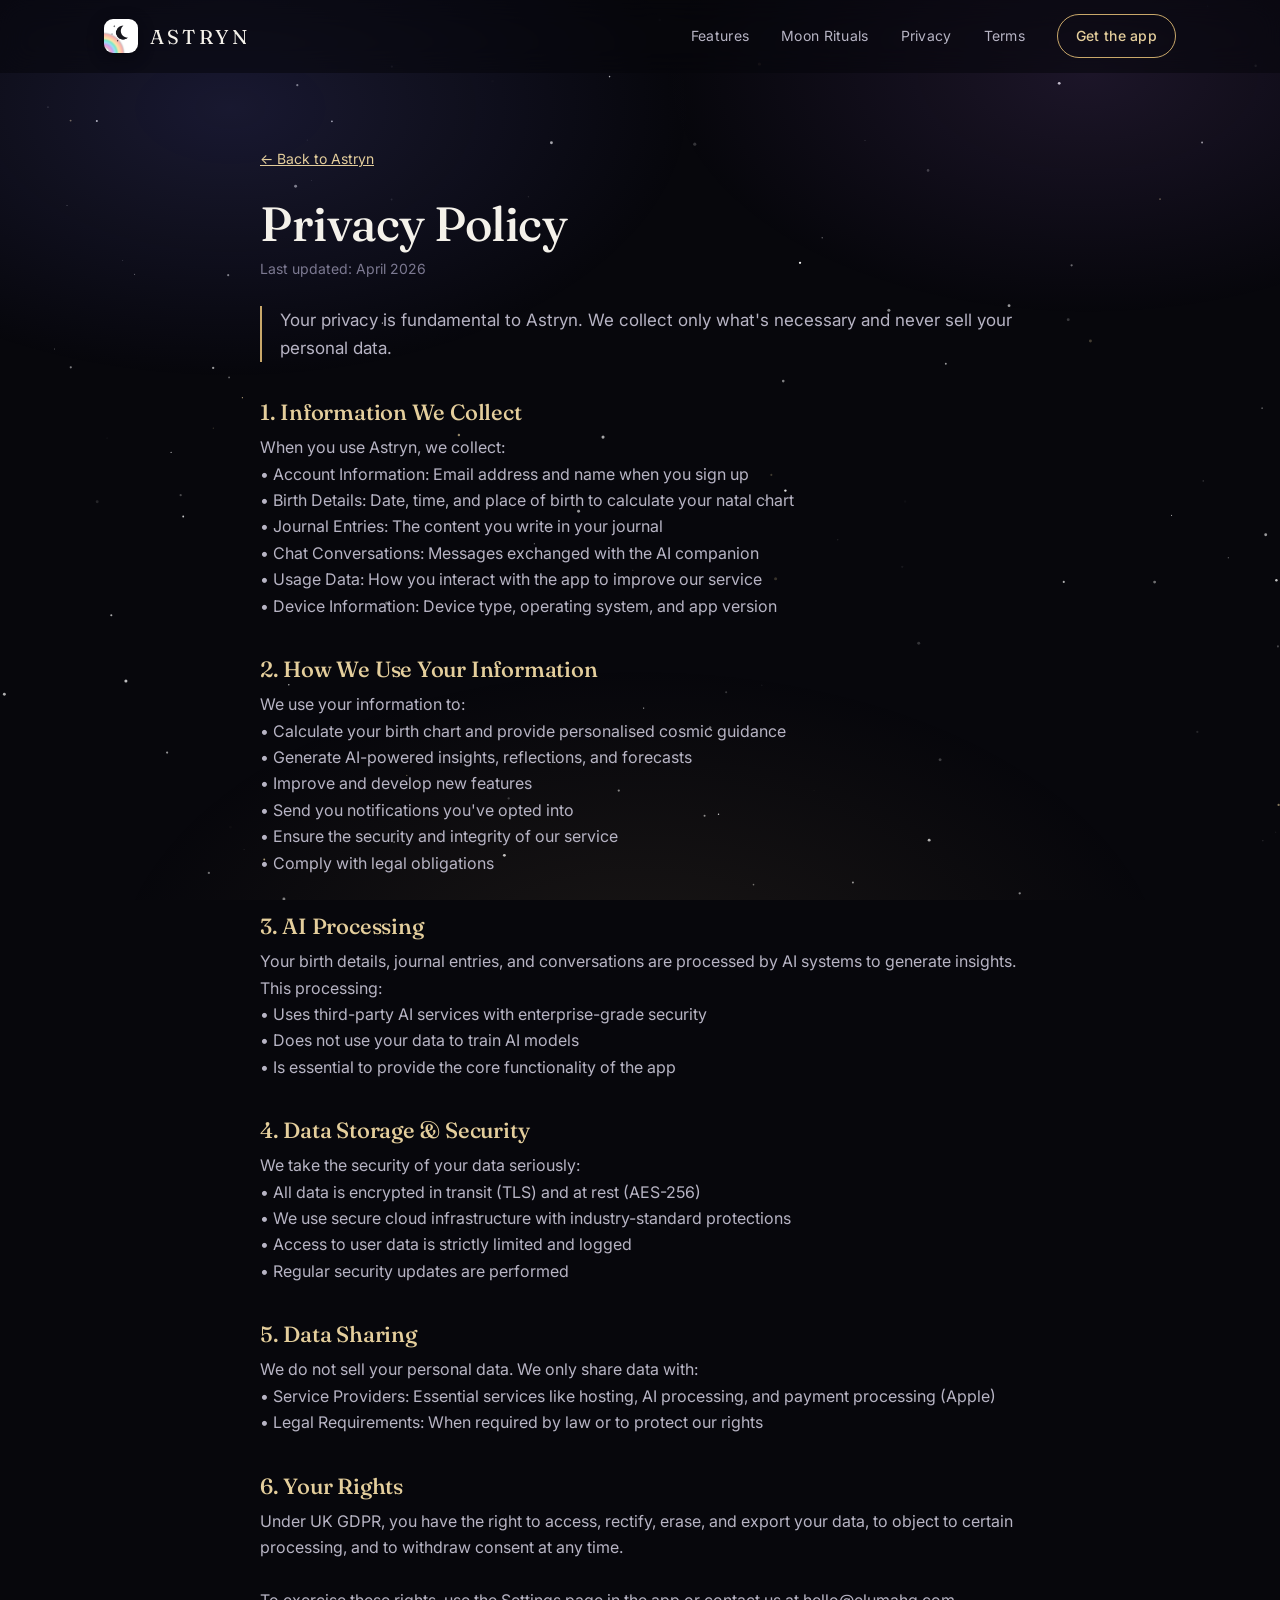
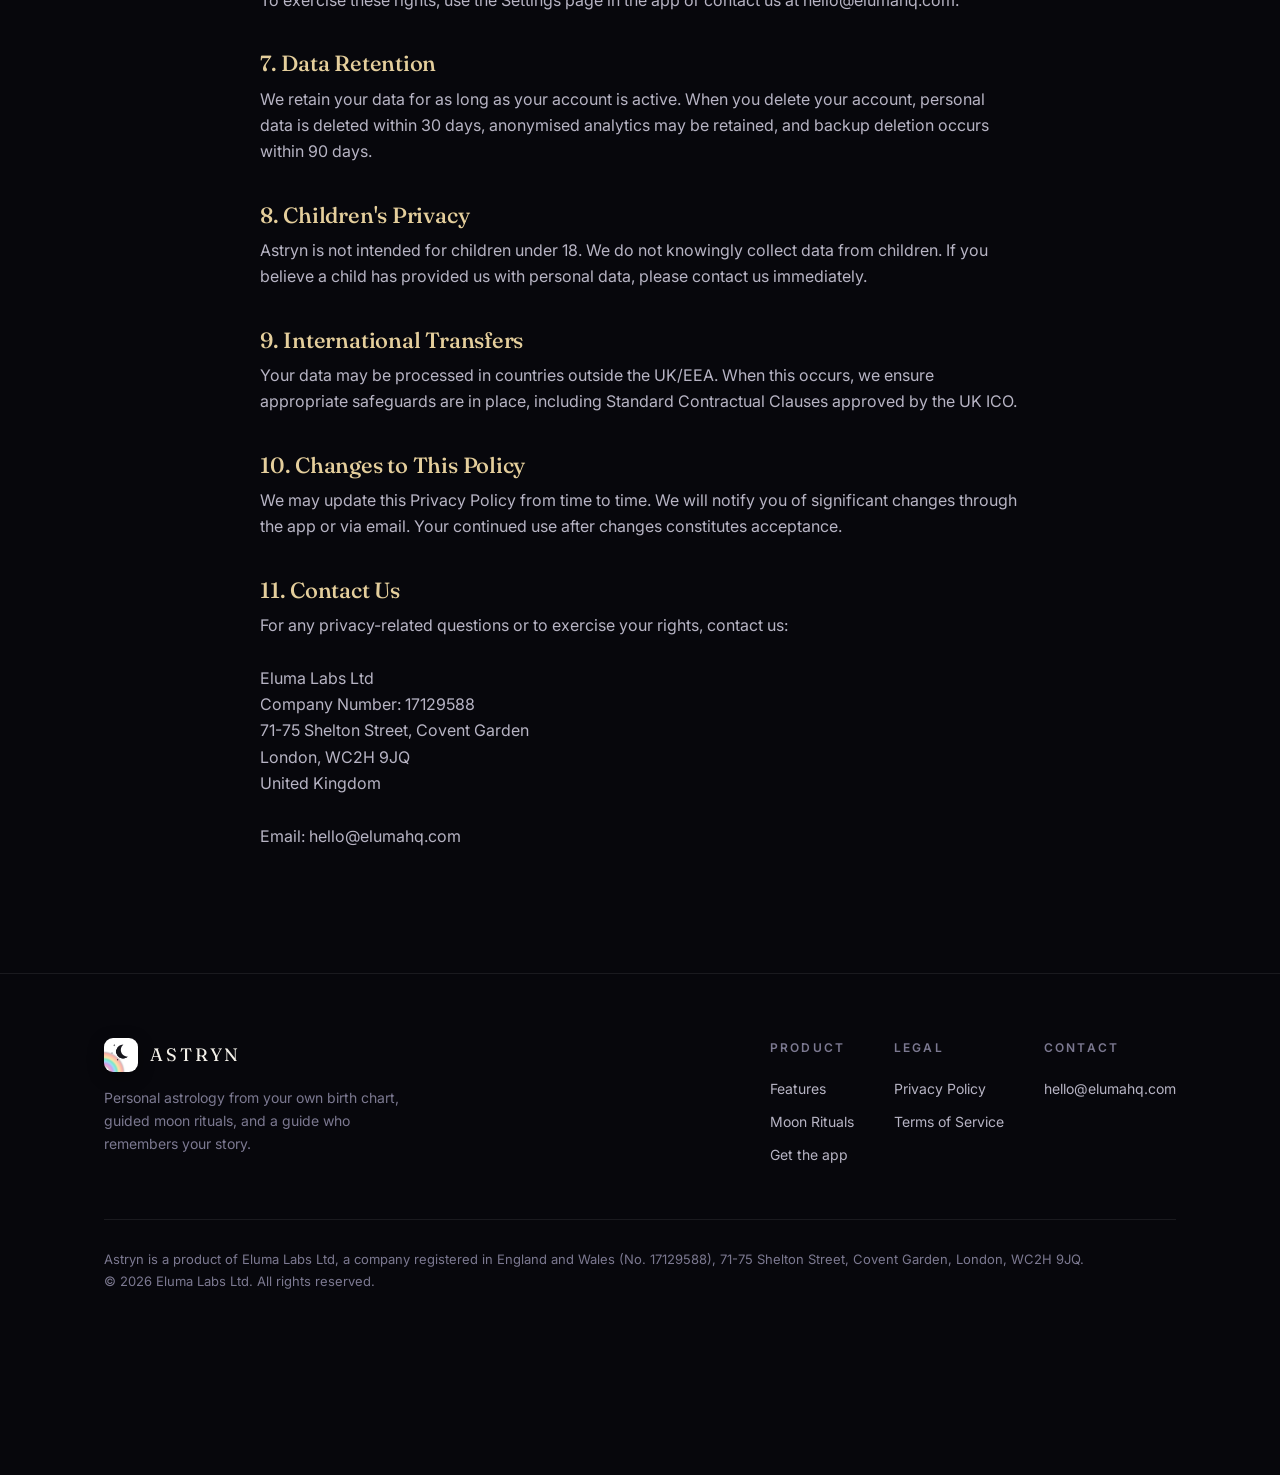
==== privacy.html @ 3a82b83c "Beautiful Astryn marketing site: dark cosmic theme, starfield, moon, legal pages Co-authored-by: fac" ====
<!doctype html>
<html lang="en">
<head>
<title>Astryn — Privacy Policy</title>
<meta name="description" content="Privacy Policy for Astryn by Eluma Labs Ltd."/>
<meta charset="utf-8"/>
<meta name="viewport" content="width=device-width, initial-scale=1"/>
<meta name="theme-color" content="#07070C"/>
<link rel="icon" href="/astryn-logo.png"/>
<link rel="preconnect" href="https://fonts.googleapis.com"/>
<link rel="preconnect" href="https://fonts.gstatic.com" crossorigin/>
<link href="https://fonts.googleapis.com/css2?family=Fraunces:ital,opsz,wght@0,9..144,400;0,9..144,500;1,9..144,400;1,9..144,500&family=Inter:wght@400;500;600&display=swap" rel="stylesheet"/>
<link rel="stylesheet" href="/style.css"/>
</head>
<body>
<canvas class="sky-canvas" aria-hidden="true"></canvas>
<div class="sky-nebula" aria-hidden="true"></div>
<header class="nav">
  <div class="wrap">
    <a class="brand" href="/index.html"><img src="/astryn-logo.png" alt="Astryn logo"/><span>ASTRYN</span></a>
    <button class="nav-toggle" aria-label="Menu">&#9776;</button>
    <nav class="nav-links">
      <a href="/index.html#features">Features</a>
      <a href="/index.html#moon">Moon Rituals</a>
      <a href="/privacy.html">Privacy</a>
      <a href="/terms.html">Terms</a>
      <a class="nav-cta" href="#get">Get the app</a>
    </nav>
  </div>
</header>
<main class="legal"><div class="wrap"><div class="doc">
<a class="back-link" href="/index.html">&#8592; Back to Astryn</a>
<h1>Privacy Policy</h1>
<div class="updated">Last updated: April 2026</div>
<div class="commitment">Your privacy is fundamental to Astryn. We collect only what&#x27;s necessary and never sell your personal data.</div>
<h2>1. Information We Collect</h2>
<p>When you use Astryn, we collect:
• Account Information: Email address and name when you sign up
• Birth Details: Date, time, and place of birth to calculate your natal chart
• Journal Entries: The content you write in your journal
• Chat Conversations: Messages exchanged with the AI companion
• Usage Data: How you interact with the app to improve our service
• Device Information: Device type, operating system, and app version</p>
<h2>2. How We Use Your Information</h2>
<p>We use your information to:
• Calculate your birth chart and provide personalised cosmic guidance
• Generate AI-powered insights, reflections, and forecasts
• Improve and develop new features
• Send you notifications you&#x27;ve opted into
• Ensure the security and integrity of our service
• Comply with legal obligations</p>
<h2>3. AI Processing</h2>
<p>Your birth details, journal entries, and conversations are processed by AI systems to generate insights. This processing:
• Uses third-party AI services with enterprise-grade security
• Does not use your data to train AI models
• Is essential to provide the core functionality of the app</p>
<h2>4. Data Storage &amp; Security</h2>
<p>We take the security of your data seriously:
• All data is encrypted in transit (TLS) and at rest (AES-256)
• We use secure cloud infrastructure with industry-standard protections
• Access to user data is strictly limited and logged
• Regular security updates are performed</p>
<h2>5. Data Sharing</h2>
<p>We do not sell your personal data. We only share data with:
• Service Providers: Essential services like hosting, AI processing, and payment processing (Apple)
• Legal Requirements: When required by law or to protect our rights</p>
<h2>6. Your Rights</h2>
<p>Under UK GDPR, you have the right to access, rectify, erase, and export your data, to object to certain processing, and to withdraw consent at any time.

To exercise these rights, use the Settings page in the app or contact us at hello@elumahq.com.</p>
<h2>7. Data Retention</h2>
<p>We retain your data for as long as your account is active. When you delete your account, personal data is deleted within 30 days, anonymised analytics may be retained, and backup deletion occurs within 90 days.</p>
<h2>8. Children&#x27;s Privacy</h2>
<p>Astryn is not intended for children under 18. We do not knowingly collect data from children. If you believe a child has provided us with personal data, please contact us immediately.</p>
<h2>9. International Transfers</h2>
<p>Your data may be processed in countries outside the UK/EEA. When this occurs, we ensure appropriate safeguards are in place, including Standard Contractual Clauses approved by the UK ICO.</p>
<h2>10. Changes to This Policy</h2>
<p>We may update this Privacy Policy from time to time. We will notify you of significant changes through the app or via email. Your continued use after changes constitutes acceptance.</p>
<h2>11. Contact Us</h2>
<p>For any privacy-related questions or to exercise your rights, contact us:

Eluma Labs Ltd
Company Number: 17129588
71-75 Shelton Street, Covent Garden
London, WC2H 9JQ
United Kingdom

Email: hello@elumahq.com</p>
</div></div></main>
<footer class="site">
  <div class="wrap">
    <div class="cols">
      <div>
        <a class="brand" href="/index.html"><img src="/astryn-logo.png" alt="Astryn logo"/><span>ASTRYN</span></a>
        <p class="tagline">Personal astrology from your own birth chart, guided moon rituals, and a guide who remembers your story.</p>
      </div>
      <div class="links">
        <div>
          <h4>Product</h4>
          <a href="/index.html#features">Features</a>
          <a href="/index.html#moon">Moon Rituals</a>
          <a href="/index.html#get">Get the app</a>
        </div>
        <div>
          <h4>Legal</h4>
          <a href="/privacy.html">Privacy Policy</a>
          <a href="/terms.html">Terms of Service</a>
        </div>
        <div>
          <h4>Contact</h4>
          <a href="mailto:hello@elumahq.com">hello@elumahq.com</a>
        </div>
      </div>
    </div>
    <div class="legal">
      Astryn is a product of Eluma Labs Ltd, a company registered in England and Wales (No. 17129588),
      71-75 Shelton Street, Covent Garden, London, WC2H 9JQ.<br/>
      &copy; 2026 Eluma Labs Ltd. All rights reserved.
    </div>
  </div>
</footer>
<script src="/app.js" defer></script>
</body>
</html>
---- style.css ----
/* ===========================================================
   Astryn — marketing + legal site
   Dark cosmic premium theme. Pure static, no build step.
   =========================================================== */

:root {
  --bg: #07070C;
  --bg-2: #0C0C16;
  --panel: rgba(255, 255, 255, 0.035);
  --panel-border: rgba(255, 255, 255, 0.08);
  --ink: #F4F1EA;
  --ink-soft: #B7B4C4;
  --ink-faint: #7C7991;
  --gold: #C9A86A;
  --gold-soft: #E4CE9C;
  --indigo: #6C6BD8;
  --violet: #9C6BD8;
  --max: 1120px;
  --radius: 20px;
  --ease: cubic-bezier(0.22, 1, 0.36, 1);
}

* { box-sizing: border-box; }
html { scroll-behavior: smooth; -webkit-text-size-adjust: 100%; }

body {
  margin: 0;
  background: var(--bg);
  color: var(--ink);
  font-family: "Inter", -apple-system, BlinkMacSystemFont, "Segoe UI", Roboto, Helvetica, Arial, sans-serif;
  line-height: 1.65;
  -webkit-font-smoothing: antialiased;
  overflow-x: hidden;
}

h1, h2, h3, .serif {
  font-family: "Fraunces", "Cormorant Garamond", Georgia, "Times New Roman", serif;
  font-weight: 500;
  letter-spacing: -0.01em;
  line-height: 1.1;
}

a { color: inherit; text-decoration: none; }
img { max-width: 100%; display: block; }

.wrap { width: 100%; max-width: var(--max); margin: 0 auto; padding: 0 24px; }

/* Cosmic background layers ----------------------------------- */
.sky-canvas {
  position: fixed;
  inset: 0;
  z-index: -2;
  width: 100%;
  height: 100%;
}
.sky-nebula {
  position: fixed;
  inset: 0;
  z-index: -1;
  pointer-events: none;
  background:
    radial-gradient(60% 50% at 18% 12%, rgba(108, 107, 216, 0.18), transparent 60%),
    radial-gradient(55% 45% at 85% 8%, rgba(156, 107, 216, 0.14), transparent 60%),
    radial-gradient(70% 60% at 50% 110%, rgba(201, 168, 106, 0.10), transparent 60%);
}

/* Nav -------------------------------------------------------- */
.nav {
  position: sticky;
  top: 0;
  z-index: 50;
  backdrop-filter: blur(14px);
  -webkit-backdrop-filter: blur(14px);
  background: rgba(7, 7, 12, 0.55);
  border-bottom: 1px solid transparent;
  transition: border-color 0.4s var(--ease), background 0.4s var(--ease);
}
.nav.scrolled { border-bottom-color: var(--panel-border); background: rgba(7, 7, 12, 0.8); }
.nav .wrap { display: flex; align-items: center; justify-content: space-between; height: 72px; }
.brand { display: flex; align-items: center; gap: 12px; }
.brand img { width: 34px; height: 34px; border-radius: 9px; box-shadow: 0 4px 16px rgba(0,0,0,0.4); }
.brand span { font-family: "Fraunces", serif; font-size: 20px; letter-spacing: 0.16em; }
.nav-links { display: flex; align-items: center; gap: 32px; }
.nav-links a { color: var(--ink-soft); font-size: 14px; letter-spacing: 0.02em; transition: color 0.25s; }
.nav-links a:hover { color: var(--ink); }
.nav-cta {
  padding: 9px 18px;
  border-radius: 999px;
  border: 1px solid var(--gold);
  color: var(--gold-soft) !important;
  font-weight: 500;
}
.nav-cta:hover { background: var(--gold); color: #1a1409 !important; }
.nav-toggle { display: none; background: none; border: 0; color: var(--ink); font-size: 24px; cursor: pointer; }

/* Buttons ---------------------------------------------------- */
.btn {
  display: inline-flex;
  align-items: center;
  gap: 10px;
  padding: 15px 26px;
  border-radius: 999px;
  font-weight: 500;
  font-size: 15px;
  letter-spacing: 0.01em;
  transition: transform 0.25s var(--ease), box-shadow 0.25s var(--ease), background 0.25s;
  cursor: pointer;
}
.btn-primary {
  background: linear-gradient(135deg, var(--gold-soft), var(--gold));
  color: #1a1409;
  box-shadow: 0 10px 34px rgba(201, 168, 106, 0.28);
}
.btn-primary:hover { transform: translateY(-2px); box-shadow: 0 16px 44px rgba(201, 168, 106, 0.4); }
.btn-ghost { border: 1px solid var(--panel-border); color: var(--ink); }
.btn-ghost:hover { border-color: var(--ink-soft); transform: translateY(-2px); }

/* Hero ------------------------------------------------------- */
.hero { position: relative; text-align: center; padding: 120px 0 110px; }
.hero-badge {
  width: 112px; height: 112px; margin: 0 auto 34px; border-radius: 28px;
  box-shadow: 0 20px 60px rgba(0,0,0,0.55), 0 0 0 1px rgba(255,255,255,0.06);
  animation: float 7s ease-in-out infinite;
}
@keyframes float { 0%,100% { transform: translateY(0); } 50% { transform: translateY(-10px); } }
.eyebrow {
  display: inline-block; font-size: 12px; letter-spacing: 0.32em; text-transform: uppercase;
  color: var(--gold); margin-bottom: 22px; font-weight: 600;
}
.hero h1 { font-size: clamp(40px, 7vw, 76px); margin: 0 0 22px; }
.hero h1 em { font-style: italic; color: var(--gold-soft); }
.hero p.lead {
  max-width: 620px; margin: 0 auto 38px; font-size: clamp(17px, 2.4vw, 20px);
  color: var(--ink-soft);
}
.hero-cta { display: flex; gap: 14px; justify-content: center; flex-wrap: wrap; }
.hero-note { margin-top: 22px; font-size: 13px; color: var(--ink-faint); }

/* Section scaffolding --------------------------------------- */
section.block { padding: 96px 0; position: relative; }
.section-head { text-align: center; max-width: 680px; margin: 0 auto 60px; }
.section-head .eyebrow { margin-bottom: 16px; }
.section-head h2 { font-size: clamp(30px, 4.6vw, 46px); margin: 0 0 16px; }
.section-head p { color: var(--ink-soft); font-size: 17px; margin: 0; }

/* Pillars ---------------------------------------------------- */
.pillars { display: grid; grid-template-columns: repeat(3, 1fr); gap: 22px; }
.pillar {
  background: var(--panel);
  border: 1px solid var(--panel-border);
  border-radius: var(--radius);
  padding: 34px 28px;
  text-align: center;
  transition: transform 0.4s var(--ease), border-color 0.4s, background 0.4s;
}
.pillar:hover { transform: translateY(-6px); border-color: rgba(201,168,106,0.4); background: rgba(255,255,255,0.05); }
.pillar .glyph {
  width: 64px; height: 64px; margin: 0 auto 20px; border-radius: 50%;
  display: grid; place-items: center; font-size: 28px;
  background: radial-gradient(circle at 30% 30%, rgba(201,168,106,0.25), rgba(108,107,216,0.12));
  border: 1px solid var(--panel-border);
}
.pillar h3 { font-size: 22px; margin: 0 0 10px; }
.pillar p { color: var(--ink-soft); font-size: 15px; margin: 0; }

/* Feature rows ---------------------------------------------- */
.feature {
  display: grid; grid-template-columns: 1fr 1fr; gap: 56px; align-items: center;
  padding: 56px 0;
}
.feature:nth-child(even) .feature-media { order: -1; }
.feature-text h3 { font-size: clamp(26px, 3.6vw, 36px); margin: 0 0 16px; }
.feature-text p { color: var(--ink-soft); font-size: 16.5px; margin: 0 0 18px; }
.feature-text ul { list-style: none; padding: 0; margin: 0; }
.feature-text li { color: var(--ink-soft); padding: 6px 0 6px 26px; position: relative; }
.feature-text li::before {
  content: "✦"; color: var(--gold); position: absolute; left: 0; font-size: 13px; top: 8px;
}
.feature-media {
  aspect-ratio: 4 / 3;
  border-radius: var(--radius);
  border: 1px solid var(--panel-border);
  background:
    radial-gradient(80% 80% at 50% 20%, rgba(108,107,216,0.18), transparent 60%),
    linear-gradient(160deg, rgba(255,255,255,0.05), rgba(255,255,255,0.01));
  display: grid; place-items: center;
  overflow: hidden;
  position: relative;
}
.feature-media .big-glyph { font-size: 88px; opacity: 0.9; filter: drop-shadow(0 8px 30px rgba(201,168,106,0.4)); }

/* Moon visual ------------------------------------------------ */
.moon-stage { display: grid; place-items: center; padding: 20px 0; }
.moon {
  position: relative; width: 240px; height: 240px; border-radius: 50%;
  background: radial-gradient(circle at 38% 35%, #efeae0, #b9b4ab 60%, #8e897f 100%);
  box-shadow: 0 0 80px rgba(228, 206, 156, 0.25), inset -18px -10px 40px rgba(0,0,0,0.35);
  overflow: hidden;
}
.moon::after {
  content: ""; position: absolute; inset: 0; border-radius: 50%;
  background: radial-gradient(circle at 70% 65%, rgba(0,0,0,0.18), transparent 40%),
              radial-gradient(circle at 30% 60%, rgba(0,0,0,0.12), transparent 35%),
              radial-gradient(circle at 55% 30%, rgba(0,0,0,0.10), transparent 30%);
}
.moon-shadow {
  position: absolute; top: 0; right: -2px; width: 62%; height: 100%;
  background: var(--bg); border-radius: 50%;
  filter: blur(0.5px);
  transform: translateX(8%);
}

/* CTA band --------------------------------------------------- */
.cta-band {
  text-align: center;
  background:
    radial-gradient(70% 120% at 50% 0%, rgba(108,107,216,0.18), transparent 60%),
    var(--bg-2);
  border-top: 1px solid var(--panel-border);
  border-bottom: 1px solid var(--panel-border);
  padding: 110px 0;
}
.cta-band h2 { font-size: clamp(32px, 5vw, 52px); margin: 0 0 18px; }
.cta-band p { color: var(--ink-soft); max-width: 520px; margin: 0 auto 34px; font-size: 18px; }

/* Footer ----------------------------------------------------- */
footer.site { padding: 64px 0 72px; border-top: 1px solid var(--panel-border); }
footer.site .cols { display: flex; justify-content: space-between; gap: 40px; flex-wrap: wrap; }
footer.site .brand span { font-size: 18px; }
footer.site .tagline { color: var(--ink-faint); font-size: 14px; max-width: 320px; margin-top: 14px; }
footer.site .links { display: flex; gap: 40px; flex-wrap: wrap; }
footer.site .links h4 { font-family: "Inter", sans-serif; font-size: 12px; letter-spacing: 0.18em; text-transform: uppercase; color: var(--ink-faint); margin: 0 0 14px; font-weight: 600; }
footer.site .links a { display: block; color: var(--ink-soft); font-size: 14px; padding: 5px 0; transition: color 0.2s; }
footer.site .links a:hover { color: var(--gold-soft); }
footer.site .legal { margin-top: 48px; padding-top: 28px; border-top: 1px solid var(--panel-border); color: var(--ink-faint); font-size: 13px; line-height: 1.7; }

/* Legal pages ------------------------------------------------ */
.legal { padding: 72px 0 110px; }
.legal .doc { max-width: 760px; margin: 0 auto; }
.legal h1 { font-size: clamp(34px, 5vw, 48px); margin: 0 0 6px; }
.legal .updated { color: var(--ink-faint); font-size: 14px; margin-bottom: 10px; }
.legal .commitment { color: var(--ink-soft); font-size: 17px; border-left: 2px solid var(--gold); padding-left: 18px; margin: 26px 0 36px; }
.legal h2 { font-size: 22px; margin: 38px 0 10px; color: var(--gold-soft); }
.legal p { color: var(--ink-soft); white-space: pre-wrap; margin: 0 0 14px; }
.legal a { color: var(--gold-soft); text-decoration: underline; }
.back-link { display: inline-flex; align-items: center; gap: 8px; color: var(--ink-faint); font-size: 14px; margin-bottom: 28px; }
.back-link:hover { color: var(--ink); }

/* Scroll reveal --------------------------------------------- */
.reveal { opacity: 0; transform: translateY(26px); transition: opacity 0.8s var(--ease), transform 0.8s var(--ease); }
.reveal.in { opacity: 1; transform: none; }

/* Responsive ------------------------------------------------- */
@media (max-width: 860px) {
  .nav-links { position: fixed; inset: 72px 0 auto 0; flex-direction: column; gap: 0; background: rgba(7,7,12,0.97); border-bottom: 1px solid var(--panel-border); padding: 12px 24px 24px; transform: translateY(-130%); transition: transform 0.4s var(--ease); }
  .nav-links.open { transform: none; }
  .nav-links a { padding: 14px 0; width: 100%; border-bottom: 1px solid var(--panel-border); }
  .nav-cta { text-align: center; margin-top: 10px; }
  .nav-toggle { display: block; }
  .pillars { grid-template-columns: 1fr; }
  .feature { grid-template-columns: 1fr; gap: 28px; padding: 36px 0; }
  .feature:nth-child(even) .feature-media { order: 0; }
  footer.site .cols { flex-direction: column; }
}

@media (prefers-reduced-motion: reduce) {
  * { animation: none !important; transition: none !important; scroll-behavior: auto; }
  .reveal { opacity: 1; transform: none; }
}
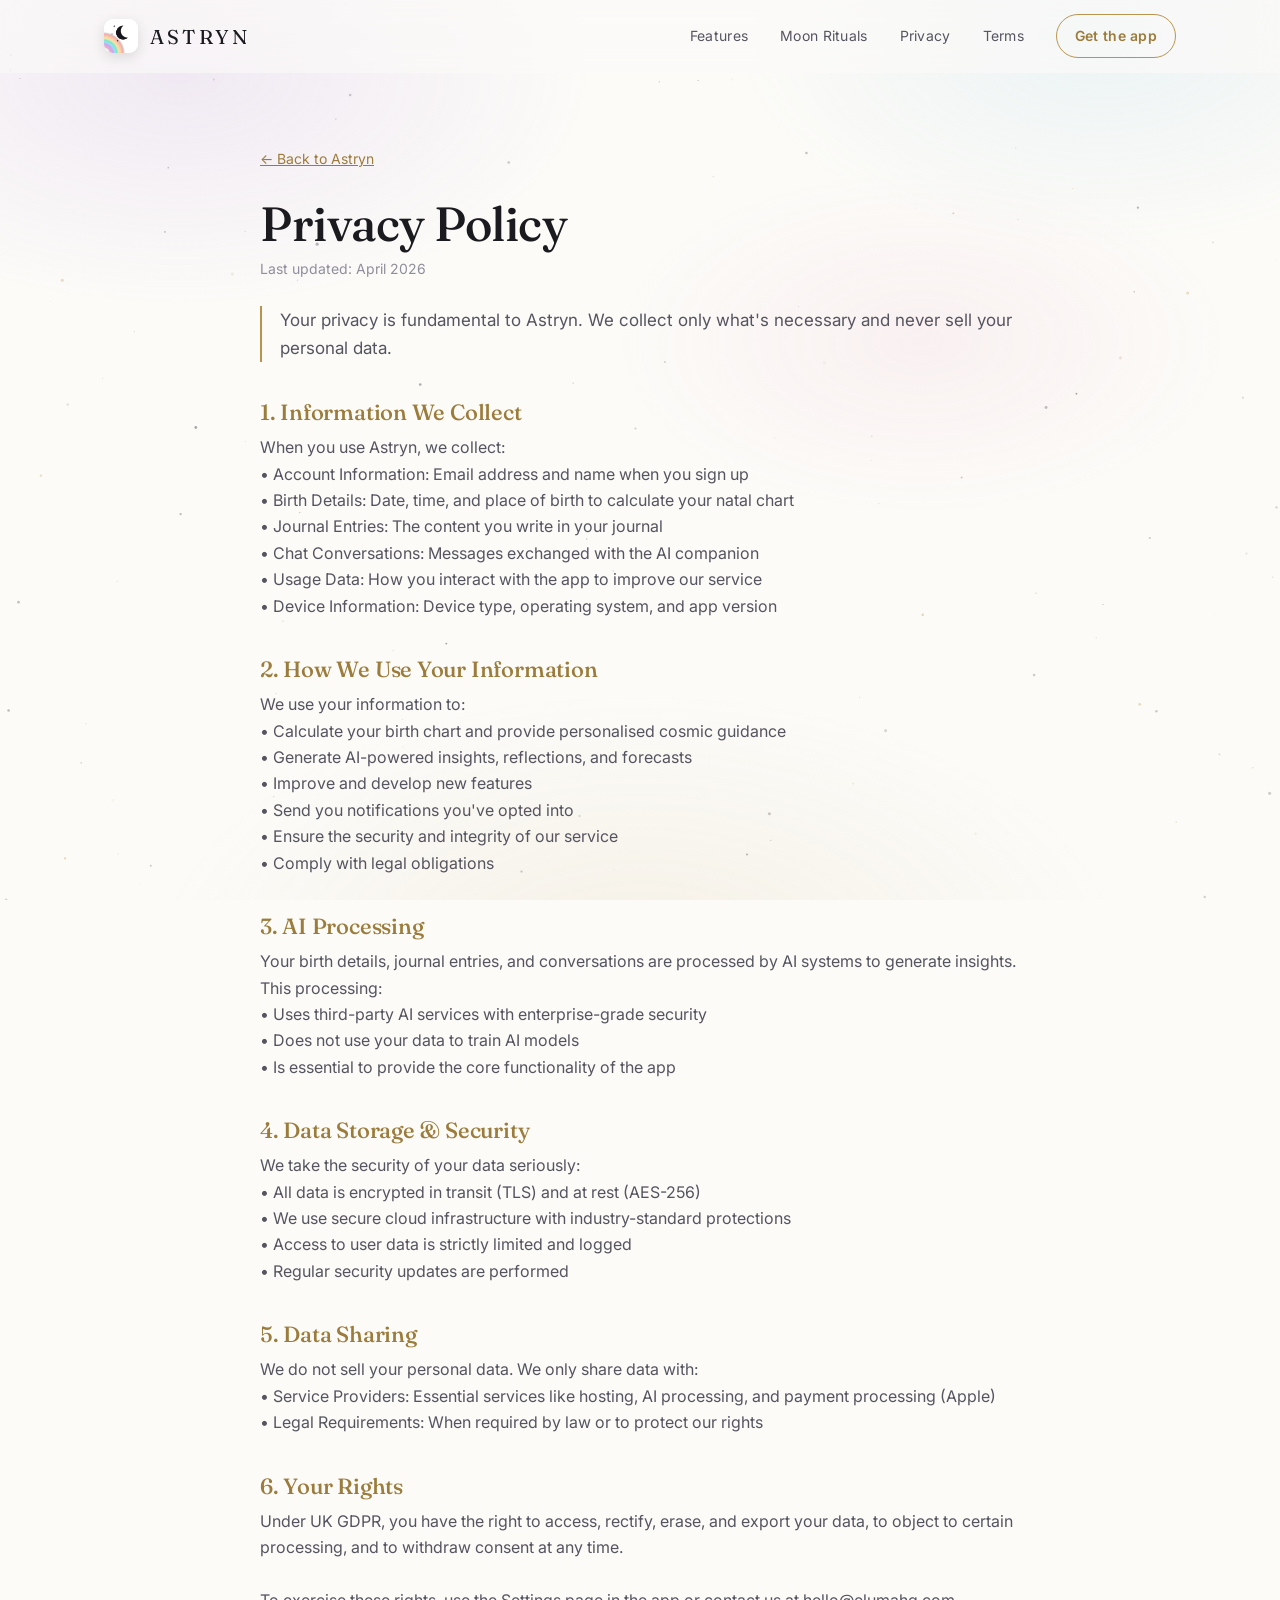
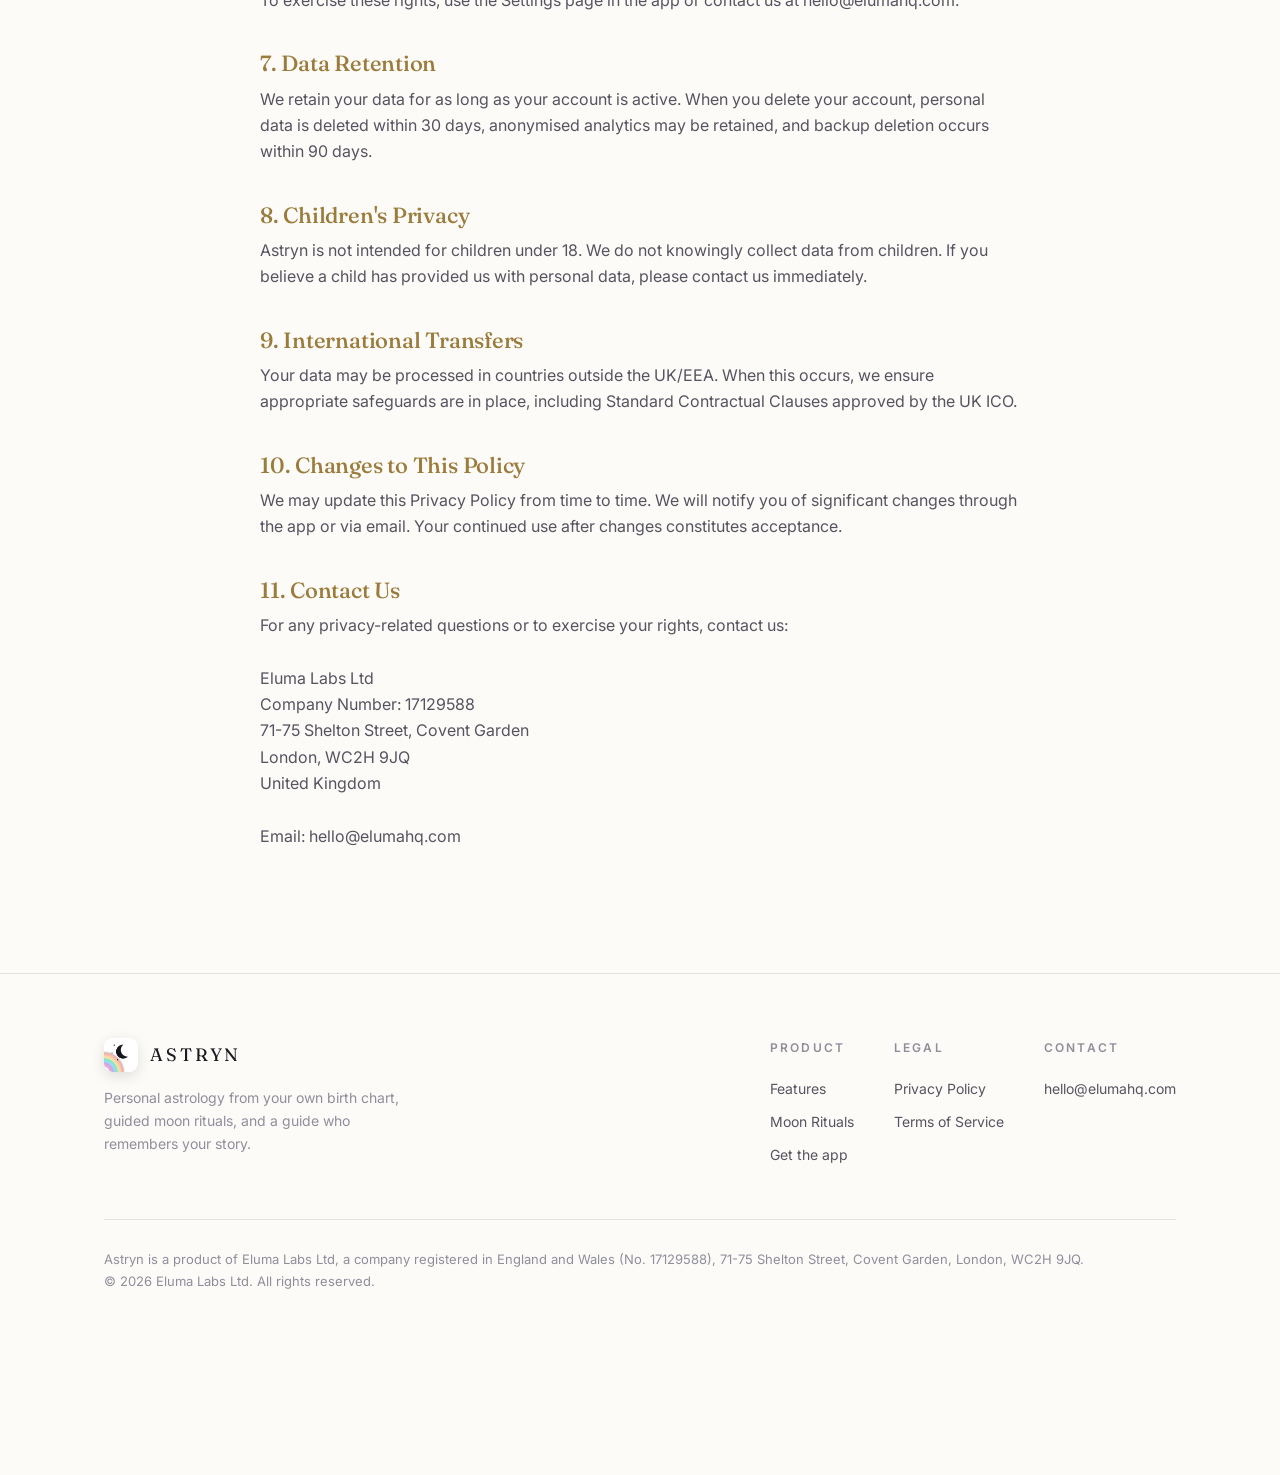
==== commit d32c71cb: "Invert to Aurora theme: white canvas, dark cosmos, gold + aurora wash Co-authored-by: factory-droid[" ====
--- a/privacy.html
+++ b/privacy.html
@@ -5,7 +5,7 @@
 <meta name="description" content="Privacy Policy for Astryn by Eluma Labs Ltd."/>
 <meta charset="utf-8"/>
 <meta name="viewport" content="width=device-width, initial-scale=1"/>
-<meta name="theme-color" content="#07070C"/>
+<meta name="theme-color" content="#FCFBF8"/>
 <link rel="icon" href="/astryn-logo.png"/>
 <link rel="preconnect" href="https://fonts.googleapis.com"/>
 <link rel="preconnect" href="https://fonts.gstatic.com" crossorigin/>
--- a/style.css
+++ b/style.css
@@ -1,18 +1,19 @@
 /* ===========================================================
    Astryn — marketing + legal site
-   Dark cosmic premium theme. Pure static, no build step.
+   Aurora theme: white canvas, dark cosmos, gold + aurora wash.
+   Pure static, no build step.
    =========================================================== */
 
 :root {
-  --bg: #07070C;
-  --bg-2: #0C0C16;
-  --panel: rgba(255, 255, 255, 0.035);
-  --panel-border: rgba(255, 255, 255, 0.08);
-  --ink: #F4F1EA;
-  --ink-soft: #B7B4C4;
-  --ink-faint: #7C7991;
-  --gold: #C9A86A;
-  --gold-soft: #E4CE9C;
+  --bg: #FCFBF8;
+  --bg-2: #F4F1EA;
+  --panel: rgba(26, 26, 31, 0.025);
+  --panel-border: rgba(26, 26, 31, 0.10);
+  --ink: #1A1A1F;
+  --ink-soft: #56545F;
+  --ink-faint: #908E9A;
+  --gold: #B8954F;
+  --gold-deep: #9C7C3C;
   --indigo: #6C6BD8;
   --violet: #9C6BD8;
   --max: 1120px;
@@ -38,6 +39,7 @@
   font-weight: 500;
   letter-spacing: -0.01em;
   line-height: 1.1;
+  color: var(--ink);
 }
 
 a { color: inherit; text-decoration: none; }
@@ -53,15 +55,17 @@
   width: 100%;
   height: 100%;
 }
+/* Soft aurora wash on white */
 .sky-nebula {
   position: fixed;
   inset: 0;
   z-index: -1;
   pointer-events: none;
   background:
-    radial-gradient(60% 50% at 18% 12%, rgba(108, 107, 216, 0.18), transparent 60%),
-    radial-gradient(55% 45% at 85% 8%, rgba(156, 107, 216, 0.14), transparent 60%),
-    radial-gradient(70% 60% at 50% 110%, rgba(201, 168, 106, 0.10), transparent 60%);
+    radial-gradient(52% 42% at 14% 8%, rgba(156, 107, 216, 0.12), transparent 62%),
+    radial-gradient(46% 38% at 86% 4%, rgba(107, 178, 216, 0.11), transparent 62%),
+    radial-gradient(40% 32% at 72% 38%, rgba(216, 107, 158, 0.07), transparent 60%),
+    radial-gradient(64% 52% at 50% 108%, rgba(184, 149, 79, 0.10), transparent 60%);
 }
 
 /* Nav -------------------------------------------------------- */
@@ -71,14 +75,14 @@
   z-index: 50;
   backdrop-filter: blur(14px);
   -webkit-backdrop-filter: blur(14px);
-  background: rgba(7, 7, 12, 0.55);
+  background: rgba(252, 251, 248, 0.6);
   border-bottom: 1px solid transparent;
   transition: border-color 0.4s var(--ease), background 0.4s var(--ease);
 }
-.nav.scrolled { border-bottom-color: var(--panel-border); background: rgba(7, 7, 12, 0.8); }
+.nav.scrolled { border-bottom-color: var(--panel-border); background: rgba(252, 251, 248, 0.88); }
 .nav .wrap { display: flex; align-items: center; justify-content: space-between; height: 72px; }
 .brand { display: flex; align-items: center; gap: 12px; }
-.brand img { width: 34px; height: 34px; border-radius: 9px; box-shadow: 0 4px 16px rgba(0,0,0,0.4); }
+.brand img { width: 34px; height: 34px; border-radius: 9px; box-shadow: 0 4px 14px rgba(0,0,0,0.12); }
 .brand span { font-family: "Fraunces", serif; font-size: 20px; letter-spacing: 0.16em; }
 .nav-links { display: flex; align-items: center; gap: 32px; }
 .nav-links a { color: var(--ink-soft); font-size: 14px; letter-spacing: 0.02em; transition: color 0.25s; }
@@ -87,10 +91,10 @@
   padding: 9px 18px;
   border-radius: 999px;
   border: 1px solid var(--gold);
-  color: var(--gold-soft) !important;
-  font-weight: 500;
-}
-.nav-cta:hover { background: var(--gold); color: #1a1409 !important; }
+  color: var(--gold-deep) !important;
+  font-weight: 600;
+}
+.nav-cta:hover { background: var(--gold); color: #fff !important; }
 .nav-toggle { display: none; background: none; border: 0; color: var(--ink); font-size: 24px; cursor: pointer; }
 
 /* Buttons ---------------------------------------------------- */
@@ -100,35 +104,35 @@
   gap: 10px;
   padding: 15px 26px;
   border-radius: 999px;
-  font-weight: 500;
+  font-weight: 600;
   font-size: 15px;
   letter-spacing: 0.01em;
   transition: transform 0.25s var(--ease), box-shadow 0.25s var(--ease), background 0.25s;
   cursor: pointer;
 }
 .btn-primary {
-  background: linear-gradient(135deg, var(--gold-soft), var(--gold));
-  color: #1a1409;
-  box-shadow: 0 10px 34px rgba(201, 168, 106, 0.28);
-}
-.btn-primary:hover { transform: translateY(-2px); box-shadow: 0 16px 44px rgba(201, 168, 106, 0.4); }
-.btn-ghost { border: 1px solid var(--panel-border); color: var(--ink); }
-.btn-ghost:hover { border-color: var(--ink-soft); transform: translateY(-2px); }
+  background: linear-gradient(135deg, var(--gold), var(--gold-deep));
+  color: #fff;
+  box-shadow: 0 10px 30px rgba(184, 149, 79, 0.30);
+}
+.btn-primary:hover { transform: translateY(-2px); box-shadow: 0 16px 40px rgba(184, 149, 79, 0.42); }
+.btn-ghost { border: 1px solid var(--panel-border); color: var(--ink); background: rgba(255,255,255,0.5); }
+.btn-ghost:hover { border-color: var(--ink); transform: translateY(-2px); }
 
 /* Hero ------------------------------------------------------- */
 .hero { position: relative; text-align: center; padding: 120px 0 110px; }
 .hero-badge {
   width: 112px; height: 112px; margin: 0 auto 34px; border-radius: 28px;
-  box-shadow: 0 20px 60px rgba(0,0,0,0.55), 0 0 0 1px rgba(255,255,255,0.06);
+  box-shadow: 0 22px 50px rgba(26,26,31,0.18), 0 0 0 1px rgba(26,26,31,0.05);
   animation: float 7s ease-in-out infinite;
 }
 @keyframes float { 0%,100% { transform: translateY(0); } 50% { transform: translateY(-10px); } }
 .eyebrow {
   display: inline-block; font-size: 12px; letter-spacing: 0.32em; text-transform: uppercase;
-  color: var(--gold); margin-bottom: 22px; font-weight: 600;
+  color: var(--gold-deep); margin-bottom: 22px; font-weight: 600;
 }
 .hero h1 { font-size: clamp(40px, 7vw, 76px); margin: 0 0 22px; }
-.hero h1 em { font-style: italic; color: var(--gold-soft); }
+.hero h1 em { font-style: italic; color: var(--gold-deep); }
 .hero p.lead {
   max-width: 620px; margin: 0 auto 38px; font-size: clamp(17px, 2.4vw, 20px);
   color: var(--ink-soft);
@@ -146,18 +150,19 @@
 /* Pillars ---------------------------------------------------- */
 .pillars { display: grid; grid-template-columns: repeat(3, 1fr); gap: 22px; }
 .pillar {
-  background: var(--panel);
+  background: rgba(255,255,255,0.7);
   border: 1px solid var(--panel-border);
   border-radius: var(--radius);
   padding: 34px 28px;
   text-align: center;
-  transition: transform 0.4s var(--ease), border-color 0.4s, background 0.4s;
-}
-.pillar:hover { transform: translateY(-6px); border-color: rgba(201,168,106,0.4); background: rgba(255,255,255,0.05); }
+  box-shadow: 0 8px 26px rgba(26,26,31,0.05);
+  transition: transform 0.4s var(--ease), border-color 0.4s, box-shadow 0.4s;
+}
+.pillar:hover { transform: translateY(-6px); border-color: rgba(184,149,79,0.5); box-shadow: 0 16px 40px rgba(26,26,31,0.10); }
 .pillar .glyph {
   width: 64px; height: 64px; margin: 0 auto 20px; border-radius: 50%;
-  display: grid; place-items: center; font-size: 28px;
-  background: radial-gradient(circle at 30% 30%, rgba(201,168,106,0.25), rgba(108,107,216,0.12));
+  display: grid; place-items: center; font-size: 28px; color: var(--gold-deep);
+  background: radial-gradient(circle at 30% 30%, rgba(184,149,79,0.18), rgba(156,107,216,0.10));
   border: 1px solid var(--panel-border);
 }
 .pillar h3 { font-size: 22px; margin: 0 0 10px; }
@@ -181,32 +186,33 @@
   border-radius: var(--radius);
   border: 1px solid var(--panel-border);
   background:
-    radial-gradient(80% 80% at 50% 20%, rgba(108,107,216,0.18), transparent 60%),
-    linear-gradient(160deg, rgba(255,255,255,0.05), rgba(255,255,255,0.01));
+    radial-gradient(80% 80% at 50% 20%, rgba(156,107,216,0.14), transparent 60%),
+    radial-gradient(70% 70% at 70% 80%, rgba(107,178,216,0.10), transparent 60%),
+    linear-gradient(160deg, rgba(255,255,255,0.9), rgba(244,241,234,0.6));
   display: grid; place-items: center;
   overflow: hidden;
   position: relative;
-}
-.feature-media .big-glyph { font-size: 88px; opacity: 0.9; filter: drop-shadow(0 8px 30px rgba(201,168,106,0.4)); }
+  box-shadow: 0 10px 30px rgba(26,26,31,0.06);
+}
+.feature-media .big-glyph { font-size: 88px; opacity: 0.92; color: var(--gold-deep); filter: drop-shadow(0 8px 24px rgba(184,149,79,0.35)); }
 
 /* Moon visual ------------------------------------------------ */
 .moon-stage { display: grid; place-items: center; padding: 20px 0; }
 .moon {
   position: relative; width: 240px; height: 240px; border-radius: 50%;
-  background: radial-gradient(circle at 38% 35%, #efeae0, #b9b4ab 60%, #8e897f 100%);
-  box-shadow: 0 0 80px rgba(228, 206, 156, 0.25), inset -18px -10px 40px rgba(0,0,0,0.35);
+  background: radial-gradient(circle at 38% 35%, #efeae0, #c5c0b6 60%, #a39e94 100%);
+  box-shadow: 0 18px 50px rgba(26,26,31,0.18), inset -18px -10px 40px rgba(0,0,0,0.22);
   overflow: hidden;
 }
 .moon::after {
   content: ""; position: absolute; inset: 0; border-radius: 50%;
-  background: radial-gradient(circle at 70% 65%, rgba(0,0,0,0.18), transparent 40%),
-              radial-gradient(circle at 30% 60%, rgba(0,0,0,0.12), transparent 35%),
-              radial-gradient(circle at 55% 30%, rgba(0,0,0,0.10), transparent 30%);
+  background: radial-gradient(circle at 70% 65%, rgba(0,0,0,0.16), transparent 40%),
+              radial-gradient(circle at 30% 60%, rgba(0,0,0,0.10), transparent 35%),
+              radial-gradient(circle at 55% 30%, rgba(0,0,0,0.08), transparent 30%);
 }
 .moon-shadow {
-  position: absolute; top: 0; right: -2px; width: 62%; height: 100%;
+  position: absolute; top: -4px; right: -2px; width: 62%; height: calc(100% + 8px);
   background: var(--bg); border-radius: 50%;
-  filter: blur(0.5px);
   transform: translateX(8%);
 }
 
@@ -214,7 +220,8 @@
 .cta-band {
   text-align: center;
   background:
-    radial-gradient(70% 120% at 50% 0%, rgba(108,107,216,0.18), transparent 60%),
+    radial-gradient(70% 120% at 50% 0%, rgba(156,107,216,0.14), transparent 60%),
+    radial-gradient(60% 100% at 50% 0%, rgba(184,149,79,0.08), transparent 60%),
     var(--bg-2);
   border-top: 1px solid var(--panel-border);
   border-bottom: 1px solid var(--panel-border);
@@ -231,7 +238,7 @@
 footer.site .links { display: flex; gap: 40px; flex-wrap: wrap; }
 footer.site .links h4 { font-family: "Inter", sans-serif; font-size: 12px; letter-spacing: 0.18em; text-transform: uppercase; color: var(--ink-faint); margin: 0 0 14px; font-weight: 600; }
 footer.site .links a { display: block; color: var(--ink-soft); font-size: 14px; padding: 5px 0; transition: color 0.2s; }
-footer.site .links a:hover { color: var(--gold-soft); }
+footer.site .links a:hover { color: var(--gold-deep); }
 footer.site .legal { margin-top: 48px; padding-top: 28px; border-top: 1px solid var(--panel-border); color: var(--ink-faint); font-size: 13px; line-height: 1.7; }
 
 /* Legal pages ------------------------------------------------ */
@@ -240,9 +247,9 @@
 .legal h1 { font-size: clamp(34px, 5vw, 48px); margin: 0 0 6px; }
 .legal .updated { color: var(--ink-faint); font-size: 14px; margin-bottom: 10px; }
 .legal .commitment { color: var(--ink-soft); font-size: 17px; border-left: 2px solid var(--gold); padding-left: 18px; margin: 26px 0 36px; }
-.legal h2 { font-size: 22px; margin: 38px 0 10px; color: var(--gold-soft); }
+.legal h2 { font-size: 22px; margin: 38px 0 10px; color: var(--gold-deep); }
 .legal p { color: var(--ink-soft); white-space: pre-wrap; margin: 0 0 14px; }
-.legal a { color: var(--gold-soft); text-decoration: underline; }
+.legal a { color: var(--gold-deep); text-decoration: underline; }
 .back-link { display: inline-flex; align-items: center; gap: 8px; color: var(--ink-faint); font-size: 14px; margin-bottom: 28px; }
 .back-link:hover { color: var(--ink); }
 
@@ -252,7 +259,7 @@
 
 /* Responsive ------------------------------------------------- */
 @media (max-width: 860px) {
-  .nav-links { position: fixed; inset: 72px 0 auto 0; flex-direction: column; gap: 0; background: rgba(7,7,12,0.97); border-bottom: 1px solid var(--panel-border); padding: 12px 24px 24px; transform: translateY(-130%); transition: transform 0.4s var(--ease); }
+  .nav-links { position: fixed; inset: 72px 0 auto 0; flex-direction: column; gap: 0; background: rgba(252,251,248,0.98); border-bottom: 1px solid var(--panel-border); padding: 12px 24px 24px; transform: translateY(-130%); transition: transform 0.4s var(--ease); }
   .nav-links.open { transform: none; }
   .nav-links a { padding: 14px 0; width: 100%; border-bottom: 1px solid var(--panel-border); }
   .nav-cta { text-align: center; margin-top: 10px; }
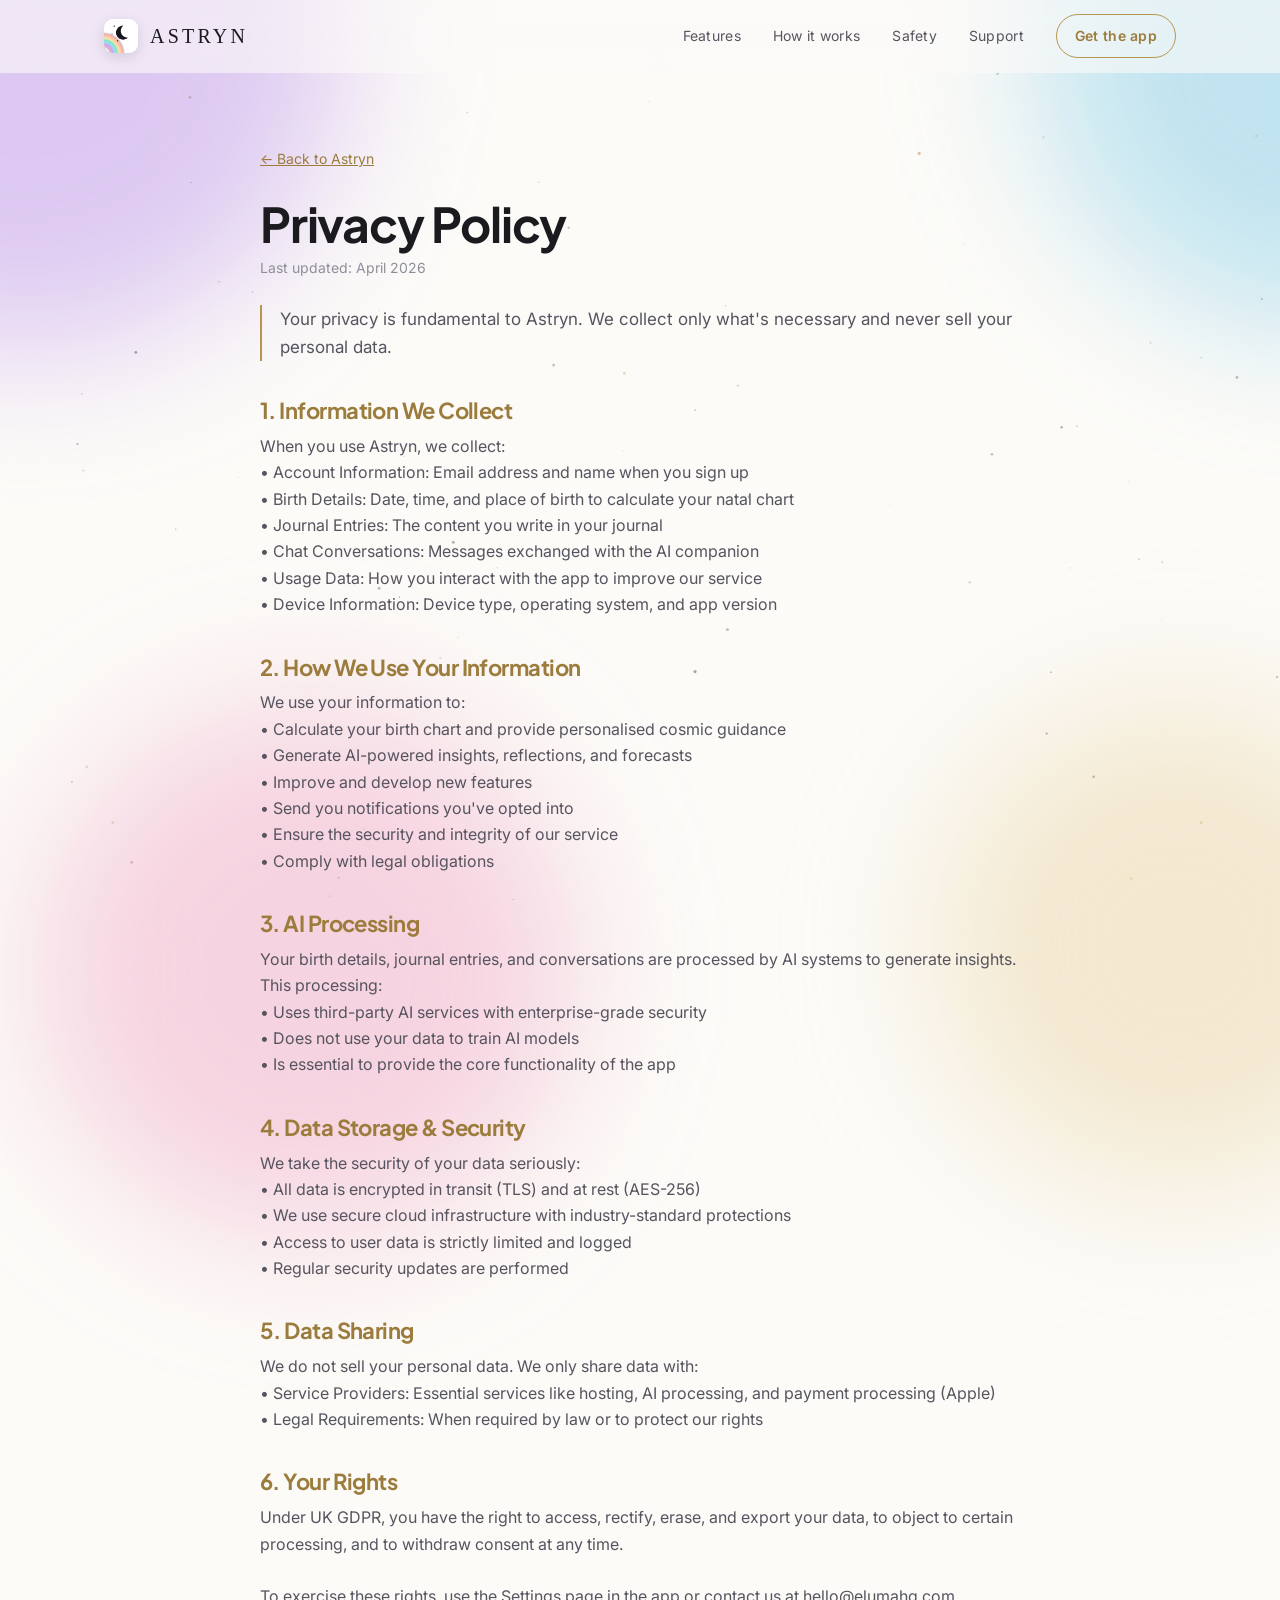
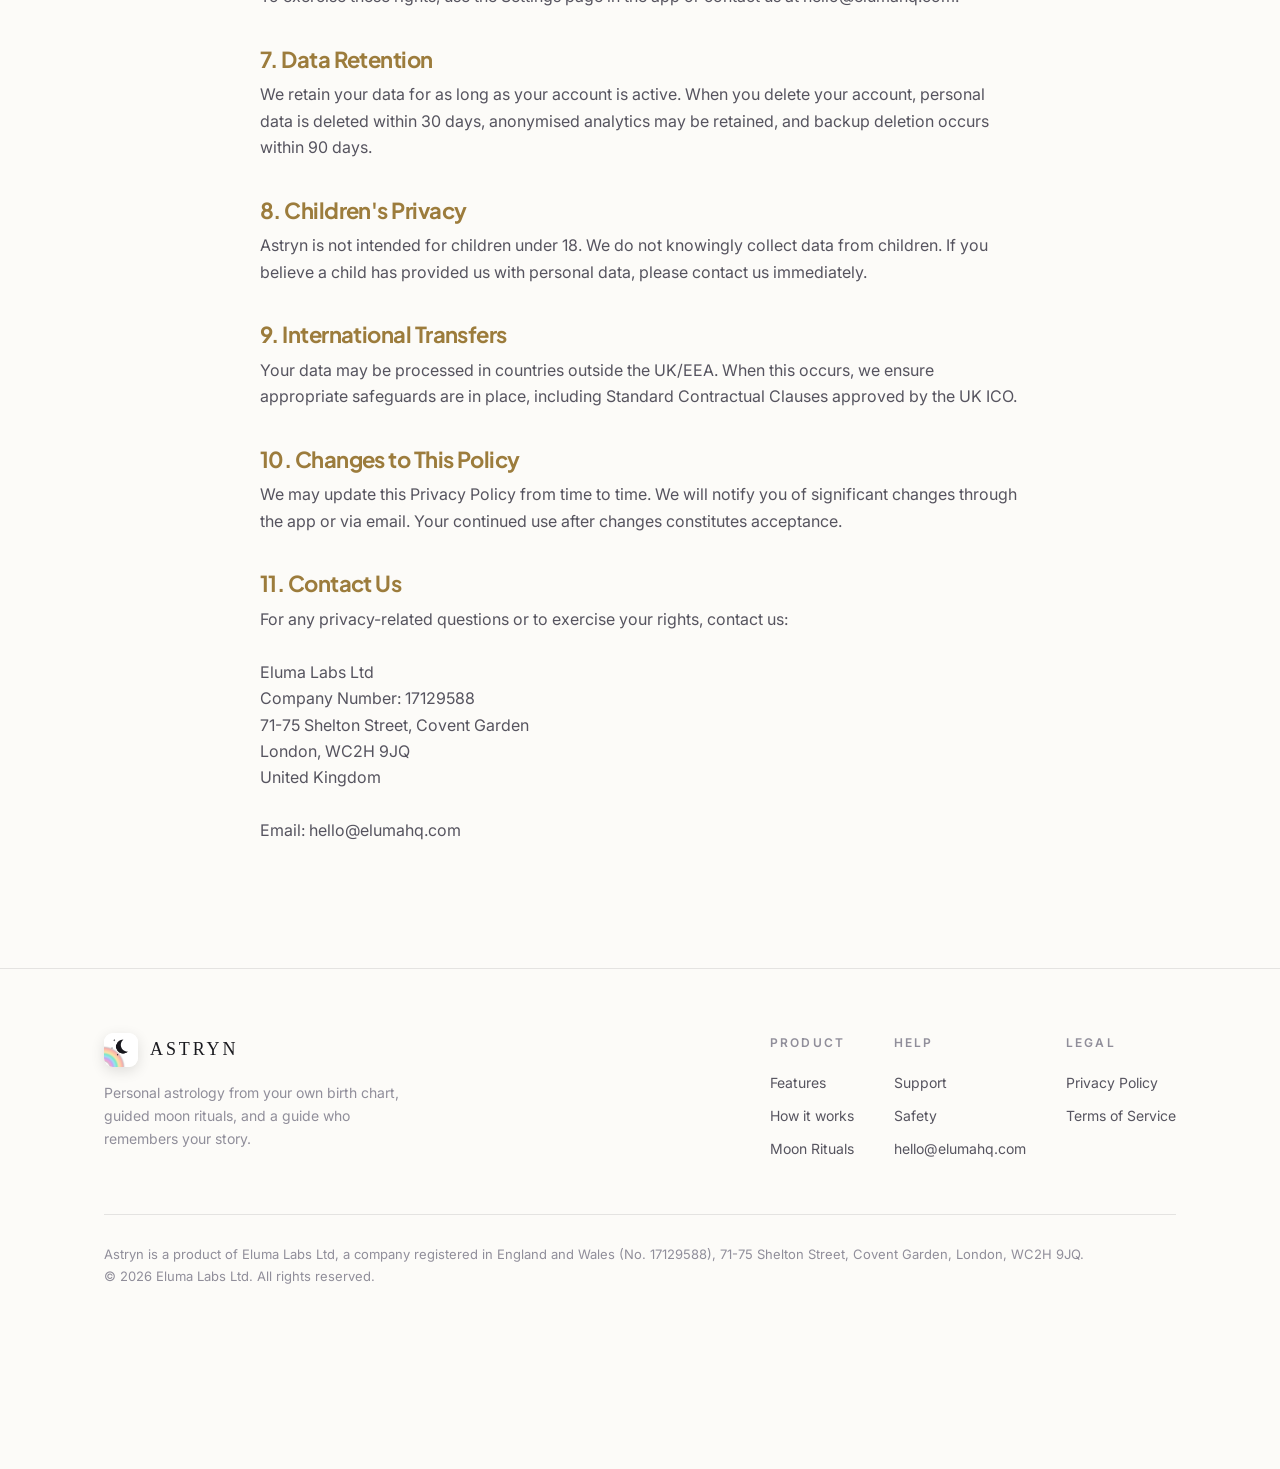
==== commit 5a243ed7: "Add Support, How it works, Safety; modernise with aurora blobs + motion - New Support page (Astryn F" ====
--- a/privacy.html
+++ b/privacy.html
@@ -9,21 +9,21 @@
 <link rel="icon" href="/astryn-logo.png"/>
 <link rel="preconnect" href="https://fonts.googleapis.com"/>
 <link rel="preconnect" href="https://fonts.gstatic.com" crossorigin/>
-<link href="https://fonts.googleapis.com/css2?family=Fraunces:ital,opsz,wght@0,9..144,400;0,9..144,500;1,9..144,400;1,9..144,500&family=Inter:wght@400;500;600&display=swap" rel="stylesheet"/>
+<link href="https://fonts.googleapis.com/css2?family=Plus+Jakarta+Sans:wght@400;500;600;700;800&family=Inter:wght@400;500;600&display=swap" rel="stylesheet"/>
 <link rel="stylesheet" href="/style.css"/>
 </head>
 <body>
 <canvas class="sky-canvas" aria-hidden="true"></canvas>
-<div class="sky-nebula" aria-hidden="true"></div>
+<div class="aurora" aria-hidden="true"><span class="blob b1"></span><span class="blob b2"></span><span class="blob b3"></span><span class="blob b4"></span></div>
 <header class="nav">
   <div class="wrap">
     <a class="brand" href="/index.html"><img src="/astryn-logo.png" alt="Astryn logo"/><span>ASTRYN</span></a>
     <button class="nav-toggle" aria-label="Menu">&#9776;</button>
     <nav class="nav-links">
       <a href="/index.html#features">Features</a>
-      <a href="/index.html#moon">Moon Rituals</a>
-      <a href="/privacy.html">Privacy</a>
-      <a href="/terms.html">Terms</a>
+      <a href="/index.html#how">How it works</a>
+      <a href="/index.html#safety">Safety</a>
+      <a href="/support.html">Support</a>
       <a class="nav-cta" href="#get">Get the app</a>
     </nav>
   </div>
@@ -98,17 +98,19 @@
         <div>
           <h4>Product</h4>
           <a href="/index.html#features">Features</a>
+          <a href="/index.html#how">How it works</a>
           <a href="/index.html#moon">Moon Rituals</a>
-          <a href="/index.html#get">Get the app</a>
+        </div>
+        <div>
+          <h4>Help</h4>
+          <a href="/support.html">Support</a>
+          <a href="/index.html#safety">Safety</a>
+          <a href="mailto:hello@elumahq.com">hello@elumahq.com</a>
         </div>
         <div>
           <h4>Legal</h4>
           <a href="/privacy.html">Privacy Policy</a>
           <a href="/terms.html">Terms of Service</a>
-        </div>
-        <div>
-          <h4>Contact</h4>
-          <a href="mailto:hello@elumahq.com">hello@elumahq.com</a>
         </div>
       </div>
     </div>
--- a/style.css
+++ b/style.css
@@ -35,10 +35,10 @@
 }
 
 h1, h2, h3, .serif {
-  font-family: "Fraunces", "Cormorant Garamond", Georgia, "Times New Roman", serif;
-  font-weight: 500;
-  letter-spacing: -0.01em;
-  line-height: 1.1;
+  font-family: "Plus Jakarta Sans", -apple-system, BlinkMacSystemFont, "Segoe UI", sans-serif;
+  font-weight: 700;
+  letter-spacing: -0.025em;
+  line-height: 1.08;
   color: var(--ink);
 }
 
@@ -55,18 +55,41 @@
   width: 100%;
   height: 100%;
 }
-/* Soft aurora wash on white */
-.sky-nebula {
+/* Drifting aurora gradient blobs (modern mesh feel on white) */
+.aurora {
   position: fixed;
-  inset: 0;
+  inset: -15%;
   z-index: -1;
   pointer-events: none;
-  background:
-    radial-gradient(52% 42% at 14% 8%, rgba(156, 107, 216, 0.12), transparent 62%),
-    radial-gradient(46% 38% at 86% 4%, rgba(107, 178, 216, 0.11), transparent 62%),
-    radial-gradient(40% 32% at 72% 38%, rgba(216, 107, 158, 0.07), transparent 60%),
-    radial-gradient(64% 52% at 50% 108%, rgba(184, 149, 79, 0.10), transparent 60%);
-}
+  filter: blur(72px) saturate(115%);
+  will-change: transform;
+}
+.blob {
+  position: absolute;
+  border-radius: 50%;
+  opacity: 0.34;
+  will-change: transform;
+}
+.b1 { width: 50vw; height: 50vw; left: -8vw;  top: -12vw;    background: #9C6BD8; animation: drift1 26s ease-in-out infinite; }
+.b2 { width: 44vw; height: 44vw; right: -10vw; top: -8vw;    background: #5BB6D8; animation: drift2 31s ease-in-out infinite; }
+.b3 { width: 42vw; height: 42vw; left: 18vw;  bottom: -16vw; background: #E08AB0; animation: drift3 36s ease-in-out infinite; }
+.b4 { width: 38vw; height: 38vw; right: 4vw;  bottom: -12vw; background: #E4CE9C; opacity: 0.4; animation: drift4 29s ease-in-out infinite; }
+@keyframes drift1 { 0%,100% { transform: translate(0,0) scale(1); } 50% { transform: translate(7vw,5vw) scale(1.12); } }
+@keyframes drift2 { 0%,100% { transform: translate(0,0) scale(1); } 50% { transform: translate(-6vw,6vw) scale(1.08); } }
+@keyframes drift3 { 0%,100% { transform: translate(0,0) scale(1); } 50% { transform: translate(5vw,-6vw) scale(1.14); } }
+@keyframes drift4 { 0%,100% { transform: translate(0,0) scale(1); } 50% { transform: translate(-5vw,-4vw) scale(1.1); } }
+
+/* Animated aurora gradient text */
+.grad-text {
+  background: linear-gradient(100deg, #8E5FD6 0%, #4FA6D6 32%, #E07FB0 64%, #C9A86A 100%);
+  background-size: 220% auto;
+  -webkit-background-clip: text;
+  background-clip: text;
+  -webkit-text-fill-color: transparent;
+  color: transparent;
+  animation: shimmer 9s linear infinite;
+}
+@keyframes shimmer { to { background-position: 220% center; } }
 
 /* Nav -------------------------------------------------------- */
 .nav {
@@ -111,11 +134,23 @@
   cursor: pointer;
 }
 .btn-primary {
+  position: relative;
+  overflow: hidden;
   background: linear-gradient(135deg, var(--gold), var(--gold-deep));
   color: #fff;
   box-shadow: 0 10px 30px rgba(184, 149, 79, 0.30);
 }
+.btn-primary::after {
+  content: "";
+  position: absolute;
+  top: 0; left: -120%;
+  width: 60%; height: 100%;
+  background: linear-gradient(100deg, transparent, rgba(255,255,255,0.45), transparent);
+  transform: skewX(-18deg);
+  transition: left 0.7s var(--ease);
+}
 .btn-primary:hover { transform: translateY(-2px); box-shadow: 0 16px 40px rgba(184, 149, 79, 0.42); }
+.btn-primary:hover::after { left: 130%; }
 .btn-ghost { border: 1px solid var(--panel-border); color: var(--ink); background: rgba(255,255,255,0.5); }
 .btn-ghost:hover { border-color: var(--ink); transform: translateY(-2px); }
 
@@ -131,8 +166,8 @@
   display: inline-block; font-size: 12px; letter-spacing: 0.32em; text-transform: uppercase;
   color: var(--gold-deep); margin-bottom: 22px; font-weight: 600;
 }
-.hero h1 { font-size: clamp(40px, 7vw, 76px); margin: 0 0 22px; }
-.hero h1 em { font-style: italic; color: var(--gold-deep); }
+.hero h1 { font-size: clamp(42px, 7.5vw, 84px); margin: 0 0 22px; font-weight: 800; }
+.hero h1 em { font-style: normal; }
 .hero p.lead {
   max-width: 620px; margin: 0 auto 38px; font-size: clamp(17px, 2.4vw, 20px);
   color: var(--ink-soft);
@@ -215,6 +250,82 @@
   background: var(--bg); border-radius: 50%;
   transform: translateX(8%);
 }
+
+/* How it works (steps) -------------------------------------- */
+.steps { display: grid; grid-template-columns: repeat(4, 1fr); gap: 20px; }
+.step {
+  background: rgba(255,255,255,0.7);
+  border: 1px solid var(--panel-border);
+  border-radius: var(--radius);
+  padding: 30px 24px;
+  box-shadow: 0 8px 26px rgba(26,26,31,0.05);
+}
+.step-no {
+  width: 40px; height: 40px; border-radius: 50%; display: grid; place-items: center;
+  font-family: "Fraunces", serif; font-size: 18px; color: #fff; margin-bottom: 18px;
+  background: linear-gradient(135deg, var(--gold), var(--gold-deep));
+  box-shadow: 0 6px 18px rgba(184,149,79,0.3);
+}
+.step h3 { font-size: 19px; margin: 0 0 8px; }
+.step p { color: var(--ink-soft); font-size: 14.5px; margin: 0; }
+.step, .safety-card {
+  transition: transform 0.4s var(--ease), box-shadow 0.4s var(--ease), border-color 0.4s;
+}
+.step:hover, .safety-card:hover {
+  transform: translateY(-6px);
+  border-color: rgba(156,107,216,0.4);
+  box-shadow: 0 18px 44px rgba(108,107,216,0.14);
+}
+
+/* Safety ----------------------------------------------------- */
+.safety-grid { display: grid; grid-template-columns: repeat(3, 1fr); gap: 22px; }
+.safety-card {
+  background: rgba(255,255,255,0.7);
+  border: 1px solid var(--panel-border);
+  border-radius: var(--radius);
+  padding: 30px 26px;
+  box-shadow: 0 8px 26px rgba(26,26,31,0.05);
+}
+.safety-icon { font-size: 30px; color: var(--gold-deep); margin-bottom: 14px; }
+.safety-card h3 { font-size: 20px; margin: 0 0 10px; }
+.safety-card p { color: var(--ink-soft); font-size: 15px; margin: 0; }
+.safety-card a { color: var(--gold-deep); text-decoration: underline; }
+.crisis {
+  margin-top: 26px;
+  background: rgba(184,149,79,0.08);
+  border: 1px solid rgba(184,149,79,0.35);
+  border-radius: 16px;
+  padding: 20px 24px;
+  color: var(--ink-soft);
+  font-size: 15px;
+}
+.crisis strong { color: var(--ink); }
+.crisis a { color: var(--gold-deep); text-decoration: underline; white-space: nowrap; }
+
+/* Support page ---------------------------------------------- */
+.support { padding: 72px 0 110px; }
+.support .doc { max-width: 760px; margin: 0 auto; }
+.support h2.sec { font-size: 24px; margin: 44px 0 16px; padding-bottom: 10px; border-bottom: 1px solid var(--panel-border); }
+.app-info { display: flex; gap: 16px; flex-wrap: wrap; margin: 18px 0 8px; }
+.app-info-item { flex: 1; min-width: 150px; background: rgba(255,255,255,0.7); border: 1px solid var(--panel-border); border-radius: 14px; padding: 16px 18px; }
+.app-info-item h4 { font-family: "Inter", sans-serif; color: var(--ink-faint); font-size: 11px; text-transform: uppercase; letter-spacing: 0.12em; margin: 0 0 4px; font-weight: 600; }
+.app-info-item p { color: var(--ink); margin: 0; font-weight: 600; }
+.faq-item { margin-bottom: 22px; }
+.faq-item h3 { font-size: 18px; margin: 0 0 6px; }
+.faq-item p { color: var(--ink-soft); font-size: 15.5px; margin: 0; }
+.faq-item a { color: var(--gold-deep); text-decoration: underline; }
+.contact-box {
+  background: rgba(255,255,255,0.8);
+  border: 1px solid var(--panel-border);
+  border-radius: 16px;
+  padding: 30px;
+  text-align: center;
+  margin: 20px 0;
+  box-shadow: 0 8px 26px rgba(26,26,31,0.05);
+}
+.contact-box h3 { margin: 0 0 6px; }
+.contact-box p { color: var(--ink-soft); margin: 0 0 14px; }
+.contact-box a { font-size: 18px; font-weight: 600; color: var(--gold-deep); }
 
 /* CTA band --------------------------------------------------- */
 .cta-band {
@@ -265,6 +376,8 @@
   .nav-cta { text-align: center; margin-top: 10px; }
   .nav-toggle { display: block; }
   .pillars { grid-template-columns: 1fr; }
+  .steps { grid-template-columns: 1fr 1fr; }
+  .safety-grid { grid-template-columns: 1fr; }
   .feature { grid-template-columns: 1fr; gap: 28px; padding: 36px 0; }
   .feature:nth-child(even) .feature-media { order: 0; }
   footer.site .cols { flex-direction: column; }
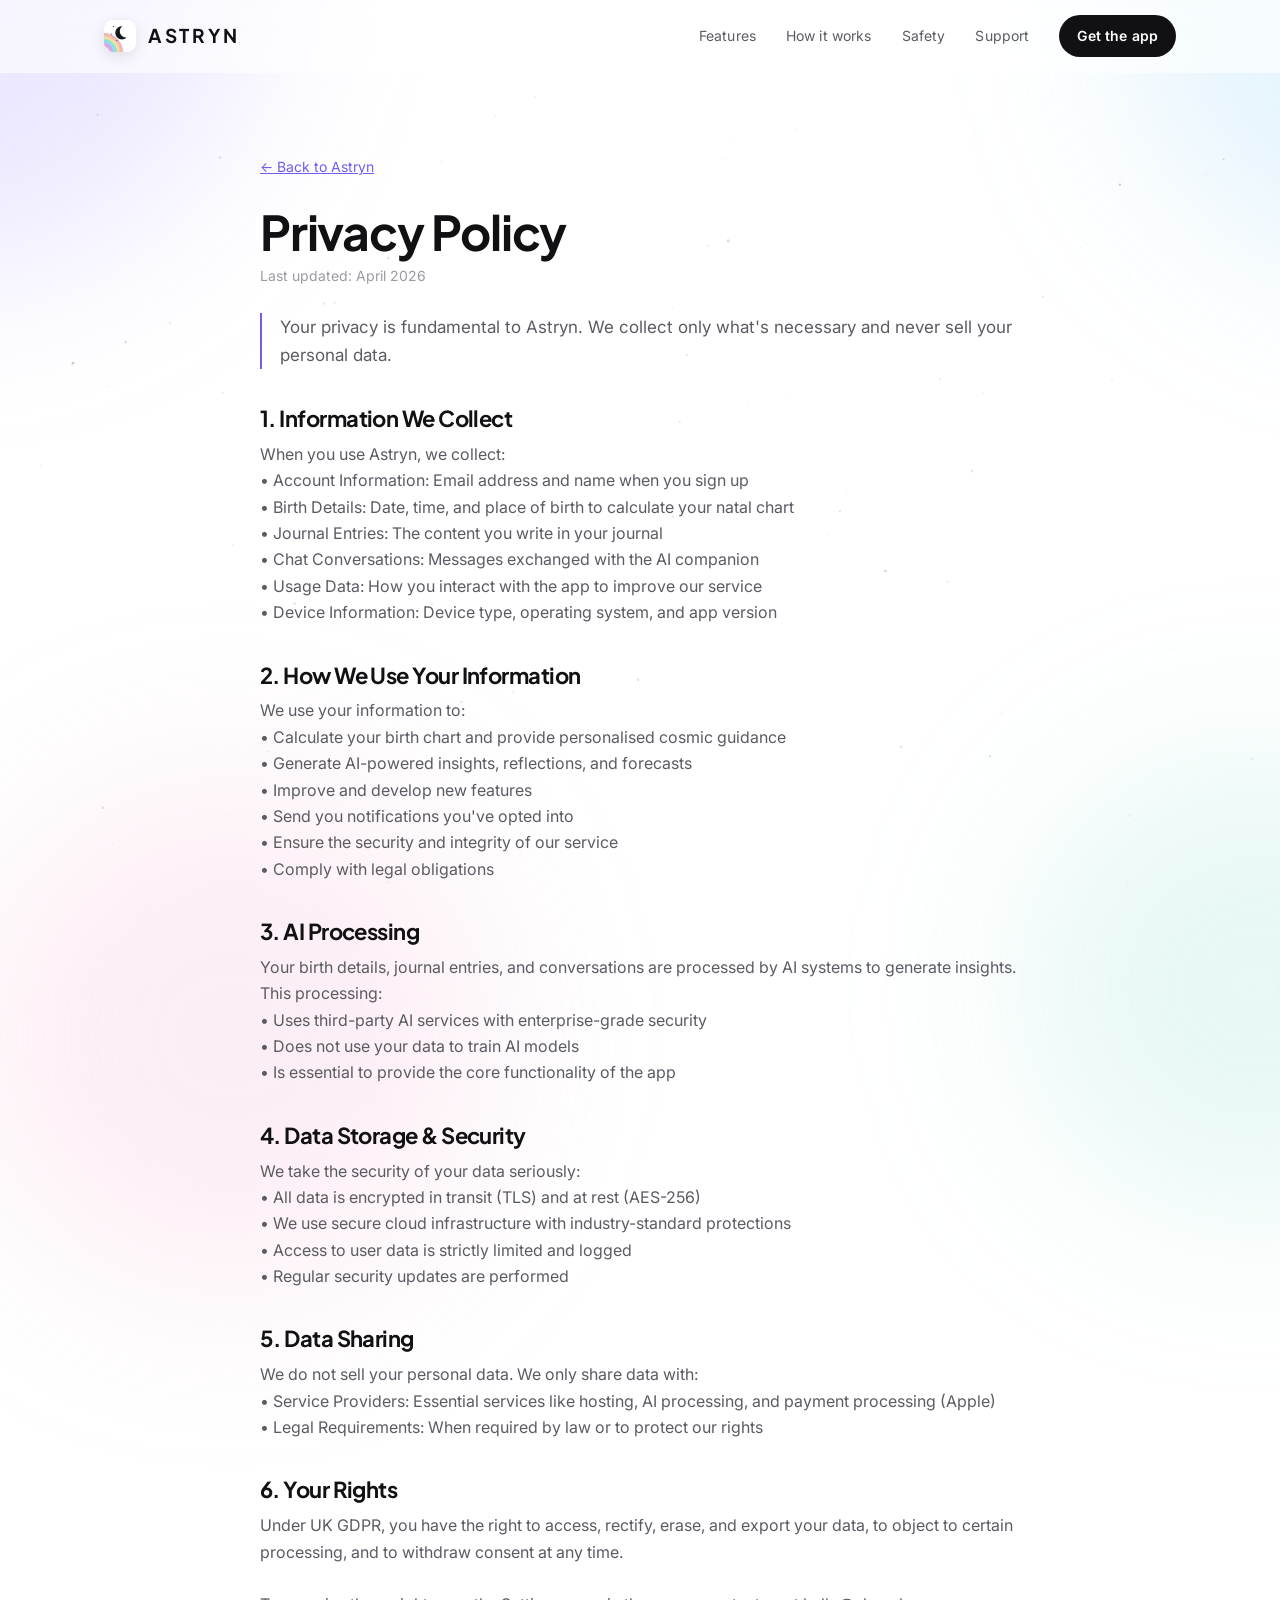
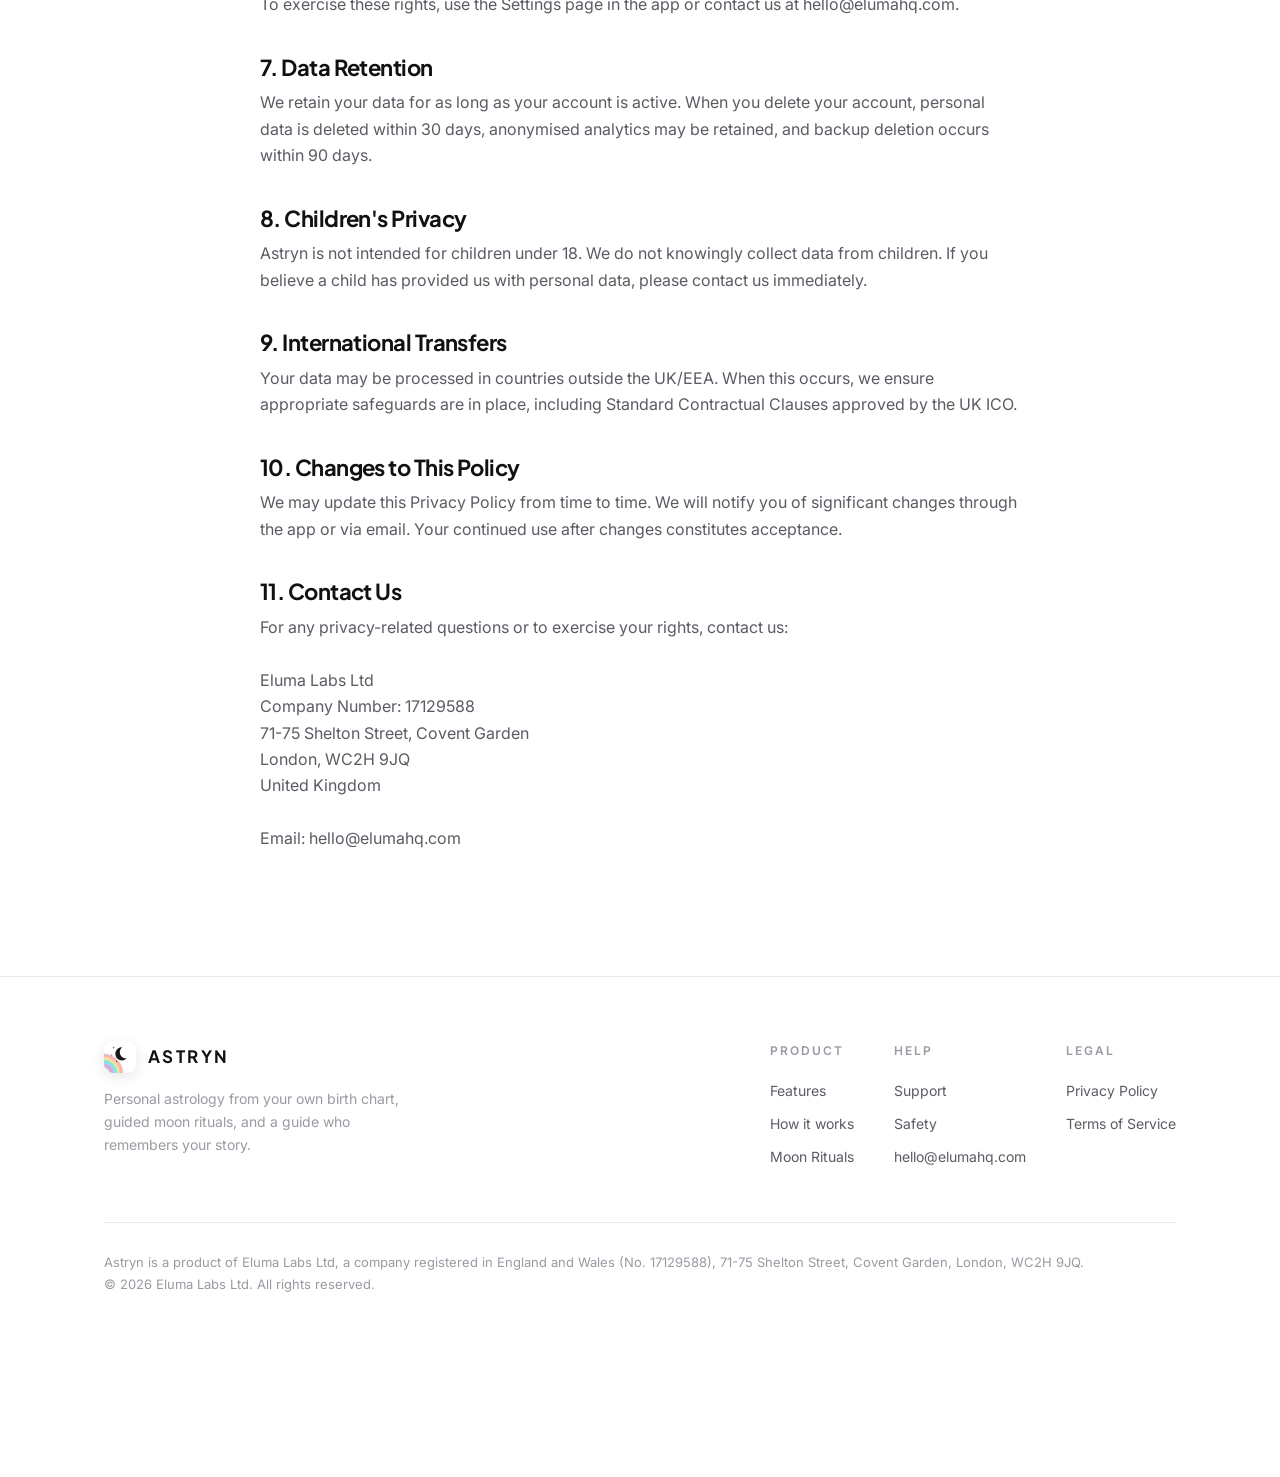
==== commit 4129920a: "Cache-bust CSS/JS with content hashes to avoid stale-asset rendering style.css/app.js are linked wit" ====
--- a/privacy.html
+++ b/privacy.html
@@ -5,12 +5,12 @@
 <meta name="description" content="Privacy Policy for Astryn by Eluma Labs Ltd."/>
 <meta charset="utf-8"/>
 <meta name="viewport" content="width=device-width, initial-scale=1"/>
-<meta name="theme-color" content="#FCFBF8"/>
+<meta name="theme-color" content="#ffffff"/>
 <link rel="icon" href="/astryn-logo.png"/>
 <link rel="preconnect" href="https://fonts.googleapis.com"/>
 <link rel="preconnect" href="https://fonts.gstatic.com" crossorigin/>
 <link href="https://fonts.googleapis.com/css2?family=Plus+Jakarta+Sans:wght@400;500;600;700;800&family=Inter:wght@400;500;600&display=swap" rel="stylesheet"/>
-<link rel="stylesheet" href="/style.css"/>
+<link rel="stylesheet" href="/style.css?v=e2d1c69a"/>
 </head>
 <body>
 <canvas class="sky-canvas" aria-hidden="true"></canvas>
@@ -121,6 +121,6 @@
     </div>
   </div>
 </footer>
-<script src="/app.js" defer></script>
+<script src="/app.js?v=ac0775e9" defer></script>
 </body>
 </html>
--- a/style.css
+++ b/style.css
@@ -1,23 +1,23 @@
 /* ===========================================================
    Astryn — marketing + legal site
-   Aurora theme: white canvas, dark cosmos, gold + aurora wash.
+   Aurora theme, ElevenLabs-pro: clean white, neutral chrome,
+   near-black type, subtle cool aurora accents.
    Pure static, no build step.
    =========================================================== */
 
 :root {
-  --bg: #FCFBF8;
-  --bg-2: #F4F1EA;
-  --panel: rgba(26, 26, 31, 0.025);
-  --panel-border: rgba(26, 26, 31, 0.10);
-  --ink: #1A1A1F;
-  --ink-soft: #56545F;
-  --ink-faint: #908E9A;
-  --gold: #B8954F;
-  --gold-deep: #9C7C3C;
-  --indigo: #6C6BD8;
-  --violet: #9C6BD8;
+  --bg: #ffffff;
+  --bg-alt: #f6f6f7;
+  --card: #f5f5f6;
+  --ink: #111114;
+  --ink-soft: #5b5b64;
+  --ink-faint: #9a9aa3;
+  --border: #ebebee;
+  --accent: #6d5ef0;
+  --accent-soft: #efedfd;
   --max: 1120px;
-  --radius: 20px;
+  --radius: 22px;
+  --radius-sm: 16px;
   --ease: cubic-bezier(0.22, 1, 0.36, 1);
 }
 
@@ -47,33 +47,34 @@
 
 .wrap { width: 100%; max-width: var(--max); margin: 0 auto; padding: 0 24px; }
 
-/* Cosmic background layers ----------------------------------- */
+/* Background layers ----------------------------------------- */
 .sky-canvas {
   position: fixed;
   inset: 0;
   z-index: -2;
   width: 100%;
   height: 100%;
-}
-/* Drifting aurora gradient blobs (modern mesh feel on white) */
+  opacity: 0.5;
+}
+/* Drifting aurora gradient blobs (subtle, cool, on pure white) */
 .aurora {
   position: fixed;
-  inset: -15%;
+  inset: -18%;
   z-index: -1;
   pointer-events: none;
-  filter: blur(72px) saturate(115%);
+  filter: blur(90px) saturate(110%);
   will-change: transform;
 }
 .blob {
   position: absolute;
   border-radius: 50%;
-  opacity: 0.34;
+  opacity: 0.18;
   will-change: transform;
 }
-.b1 { width: 50vw; height: 50vw; left: -8vw;  top: -12vw;    background: #9C6BD8; animation: drift1 26s ease-in-out infinite; }
-.b2 { width: 44vw; height: 44vw; right: -10vw; top: -8vw;    background: #5BB6D8; animation: drift2 31s ease-in-out infinite; }
-.b3 { width: 42vw; height: 42vw; left: 18vw;  bottom: -16vw; background: #E08AB0; animation: drift3 36s ease-in-out infinite; }
-.b4 { width: 38vw; height: 38vw; right: 4vw;  bottom: -12vw; background: #E4CE9C; opacity: 0.4; animation: drift4 29s ease-in-out infinite; }
+.b1 { width: 48vw; height: 48vw; left: -10vw;  top: -14vw;    background: #8E7BF0; animation: drift1 28s ease-in-out infinite; }
+.b2 { width: 42vw; height: 42vw; right: -12vw; top: -8vw;     background: #6FC0E8; animation: drift2 33s ease-in-out infinite; }
+.b3 { width: 40vw; height: 40vw; left: 16vw;   bottom: -18vw; background: #E89EC4; animation: drift3 38s ease-in-out infinite; }
+.b4 { width: 36vw; height: 36vw; right: 2vw;   bottom: -12vw; background: #7FD9C8; animation: drift4 31s ease-in-out infinite; }
 @keyframes drift1 { 0%,100% { transform: translate(0,0) scale(1); } 50% { transform: translate(7vw,5vw) scale(1.12); } }
 @keyframes drift2 { 0%,100% { transform: translate(0,0) scale(1); } 50% { transform: translate(-6vw,6vw) scale(1.08); } }
 @keyframes drift3 { 0%,100% { transform: translate(0,0) scale(1); } 50% { transform: translate(5vw,-6vw) scale(1.14); } }
@@ -81,7 +82,7 @@
 
 /* Animated aurora gradient text */
 .grad-text {
-  background: linear-gradient(100deg, #8E5FD6 0%, #4FA6D6 32%, #E07FB0 64%, #C9A86A 100%);
+  background: linear-gradient(100deg, #7A5AF0 0%, #4FA6D6 38%, #E07FB0 72%, #7A5AF0 100%);
   background-size: 220% auto;
   -webkit-background-clip: text;
   background-clip: text;
@@ -96,28 +97,28 @@
   position: sticky;
   top: 0;
   z-index: 50;
-  backdrop-filter: blur(14px);
-  -webkit-backdrop-filter: blur(14px);
-  background: rgba(252, 251, 248, 0.6);
+  backdrop-filter: blur(16px);
+  -webkit-backdrop-filter: blur(16px);
+  background: rgba(255, 255, 255, 0.6);
   border-bottom: 1px solid transparent;
   transition: border-color 0.4s var(--ease), background 0.4s var(--ease);
 }
-.nav.scrolled { border-bottom-color: var(--panel-border); background: rgba(252, 251, 248, 0.88); }
+.nav.scrolled { border-bottom-color: var(--border); background: rgba(255, 255, 255, 0.9); }
 .nav .wrap { display: flex; align-items: center; justify-content: space-between; height: 72px; }
 .brand { display: flex; align-items: center; gap: 12px; }
-.brand img { width: 34px; height: 34px; border-radius: 9px; box-shadow: 0 4px 14px rgba(0,0,0,0.12); }
-.brand span { font-family: "Fraunces", serif; font-size: 20px; letter-spacing: 0.16em; }
-.nav-links { display: flex; align-items: center; gap: 32px; }
-.nav-links a { color: var(--ink-soft); font-size: 14px; letter-spacing: 0.02em; transition: color 0.25s; }
+.brand img { width: 32px; height: 32px; border-radius: 9px; box-shadow: 0 4px 14px rgba(0,0,0,0.10); }
+.brand span { font-family: "Plus Jakarta Sans", sans-serif; font-weight: 700; font-size: 19px; letter-spacing: 0.14em; }
+.nav-links { display: flex; align-items: center; gap: 30px; }
+.nav-links a { color: var(--ink-soft); font-size: 14px; letter-spacing: 0.01em; transition: color 0.25s; }
 .nav-links a:hover { color: var(--ink); }
 .nav-cta {
   padding: 9px 18px;
   border-radius: 999px;
-  border: 1px solid var(--gold);
-  color: var(--gold-deep) !important;
+  background: var(--ink);
+  color: #fff !important;
   font-weight: 600;
 }
-.nav-cta:hover { background: var(--gold); color: #fff !important; }
+.nav-cta:hover { background: #000; }
 .nav-toggle { display: none; background: none; border: 0; color: var(--ink); font-size: 24px; cursor: pointer; }
 
 /* Buttons ---------------------------------------------------- */
@@ -125,88 +126,96 @@
   display: inline-flex;
   align-items: center;
   gap: 10px;
-  padding: 15px 26px;
+  padding: 14px 26px;
   border-radius: 999px;
   font-weight: 600;
   font-size: 15px;
   letter-spacing: 0.01em;
-  transition: transform 0.25s var(--ease), box-shadow 0.25s var(--ease), background 0.25s;
+  transition: transform 0.25s var(--ease), box-shadow 0.25s var(--ease), background 0.25s, border-color 0.25s;
   cursor: pointer;
 }
 .btn-primary {
   position: relative;
   overflow: hidden;
-  background: linear-gradient(135deg, var(--gold), var(--gold-deep));
+  background: var(--ink);
   color: #fff;
-  box-shadow: 0 10px 30px rgba(184, 149, 79, 0.30);
+  box-shadow: 0 8px 24px rgba(17, 17, 20, 0.18);
 }
 .btn-primary::after {
   content: "";
   position: absolute;
   top: 0; left: -120%;
   width: 60%; height: 100%;
-  background: linear-gradient(100deg, transparent, rgba(255,255,255,0.45), transparent);
+  background: linear-gradient(100deg, transparent, rgba(255,255,255,0.30), transparent);
   transform: skewX(-18deg);
   transition: left 0.7s var(--ease);
 }
-.btn-primary:hover { transform: translateY(-2px); box-shadow: 0 16px 40px rgba(184, 149, 79, 0.42); }
+.btn-primary:hover { transform: translateY(-2px); box-shadow: 0 14px 34px rgba(17, 17, 20, 0.26); }
 .btn-primary:hover::after { left: 130%; }
-.btn-ghost { border: 1px solid var(--panel-border); color: var(--ink); background: rgba(255,255,255,0.5); }
+.btn-ghost { border: 1px solid var(--border); color: var(--ink); background: #fff; }
 .btn-ghost:hover { border-color: var(--ink); transform: translateY(-2px); }
 
 /* Hero ------------------------------------------------------- */
-.hero { position: relative; text-align: center; padding: 120px 0 110px; }
+.hero { position: relative; text-align: center; padding: 124px 0 112px; }
 .hero-badge {
-  width: 112px; height: 112px; margin: 0 auto 34px; border-radius: 28px;
-  box-shadow: 0 22px 50px rgba(26,26,31,0.18), 0 0 0 1px rgba(26,26,31,0.05);
+  width: 104px; height: 104px; margin: 0 auto 34px; border-radius: 26px;
+  box-shadow: 0 22px 50px rgba(17,17,20,0.16), 0 0 0 1px rgba(17,17,20,0.04);
   animation: float 7s ease-in-out infinite;
 }
 @keyframes float { 0%,100% { transform: translateY(0); } 50% { transform: translateY(-10px); } }
 .eyebrow {
-  display: inline-block; font-size: 12px; letter-spacing: 0.32em; text-transform: uppercase;
-  color: var(--gold-deep); margin-bottom: 22px; font-weight: 600;
-}
-.hero h1 { font-size: clamp(42px, 7.5vw, 84px); margin: 0 0 22px; font-weight: 800; }
+  display: inline-block; font-size: 12px; letter-spacing: 0.28em; text-transform: uppercase;
+  color: var(--accent); margin-bottom: 22px; font-weight: 600;
+}
+.hero h1 { font-size: clamp(44px, 7.6vw, 86px); margin: 0 0 22px; font-weight: 800; }
 .hero h1 em { font-style: normal; }
 .hero p.lead {
-  max-width: 620px; margin: 0 auto 38px; font-size: clamp(17px, 2.4vw, 20px);
+  max-width: 600px; margin: 0 auto 38px; font-size: clamp(17px, 2.4vw, 20px);
   color: var(--ink-soft);
 }
 .hero-cta { display: flex; gap: 14px; justify-content: center; flex-wrap: wrap; }
 .hero-note { margin-top: 22px; font-size: 13px; color: var(--ink-faint); }
 
 /* Section scaffolding --------------------------------------- */
-section.block { padding: 96px 0; position: relative; }
+section.block { padding: 104px 0; position: relative; }
+section.block:nth-of-type(even) { background: var(--bg-alt); }
 .section-head { text-align: center; max-width: 680px; margin: 0 auto 60px; }
 .section-head .eyebrow { margin-bottom: 16px; }
 .section-head h2 { font-size: clamp(30px, 4.6vw, 46px); margin: 0 0 16px; }
 .section-head p { color: var(--ink-soft); font-size: 17px; margin: 0; }
 
+/* Cards (shared) -------------------------------------------- */
+.card-base {
+  background: var(--bg);
+  border: 1px solid var(--border);
+  border-radius: var(--radius);
+  box-shadow: 0 6px 22px rgba(17,17,20,0.04);
+}
+
 /* Pillars ---------------------------------------------------- */
 .pillars { display: grid; grid-template-columns: repeat(3, 1fr); gap: 22px; }
 .pillar {
-  background: rgba(255,255,255,0.7);
-  border: 1px solid var(--panel-border);
+  background: var(--bg);
+  border: 1px solid var(--border);
   border-radius: var(--radius);
-  padding: 34px 28px;
+  padding: 36px 28px;
   text-align: center;
-  box-shadow: 0 8px 26px rgba(26,26,31,0.05);
+  box-shadow: 0 6px 22px rgba(17,17,20,0.04);
   transition: transform 0.4s var(--ease), border-color 0.4s, box-shadow 0.4s;
 }
-.pillar:hover { transform: translateY(-6px); border-color: rgba(184,149,79,0.5); box-shadow: 0 16px 40px rgba(26,26,31,0.10); }
+.pillar:hover { transform: translateY(-6px); border-color: rgba(109,94,240,0.4); box-shadow: 0 18px 44px rgba(17,17,20,0.09); }
 .pillar .glyph {
-  width: 64px; height: 64px; margin: 0 auto 20px; border-radius: 50%;
-  display: grid; place-items: center; font-size: 28px; color: var(--gold-deep);
-  background: radial-gradient(circle at 30% 30%, rgba(184,149,79,0.18), rgba(156,107,216,0.10));
-  border: 1px solid var(--panel-border);
-}
-.pillar h3 { font-size: 22px; margin: 0 0 10px; }
+  width: 60px; height: 60px; margin: 0 auto 20px; border-radius: 16px;
+  display: grid; place-items: center; font-size: 26px; color: var(--accent);
+  background: var(--accent-soft);
+}
+.pillar h3 { font-size: 21px; margin: 0 0 10px; }
 .pillar p { color: var(--ink-soft); font-size: 15px; margin: 0; }
 
 /* Feature rows ---------------------------------------------- */
 .feature {
   display: grid; grid-template-columns: 1fr 1fr; gap: 56px; align-items: center;
-  padding: 56px 0;
+  padding: 52px 0;
 }
 .feature:nth-child(even) .feature-media { order: -1; }
 .feature-text h3 { font-size: clamp(26px, 3.6vw, 36px); margin: 0 0 16px; }
@@ -214,153 +223,156 @@
 .feature-text ul { list-style: none; padding: 0; margin: 0; }
 .feature-text li { color: var(--ink-soft); padding: 6px 0 6px 26px; position: relative; }
 .feature-text li::before {
-  content: "✦"; color: var(--gold); position: absolute; left: 0; font-size: 13px; top: 8px;
+  content: "✦"; color: var(--accent); position: absolute; left: 0; font-size: 13px; top: 8px;
 }
 .feature-media {
   aspect-ratio: 4 / 3;
   border-radius: var(--radius);
-  border: 1px solid var(--panel-border);
+  border: 1px solid var(--border);
   background:
-    radial-gradient(80% 80% at 50% 20%, rgba(156,107,216,0.14), transparent 60%),
-    radial-gradient(70% 70% at 70% 80%, rgba(107,178,216,0.10), transparent 60%),
-    linear-gradient(160deg, rgba(255,255,255,0.9), rgba(244,241,234,0.6));
+    radial-gradient(80% 80% at 50% 20%, rgba(109,94,240,0.10), transparent 60%),
+    radial-gradient(70% 70% at 70% 80%, rgba(79,166,214,0.08), transparent 60%),
+    var(--card);
   display: grid; place-items: center;
   overflow: hidden;
   position: relative;
-  box-shadow: 0 10px 30px rgba(26,26,31,0.06);
-}
-.feature-media .big-glyph { font-size: 88px; opacity: 0.92; color: var(--gold-deep); filter: drop-shadow(0 8px 24px rgba(184,149,79,0.35)); }
+  box-shadow: 0 10px 30px rgba(17,17,20,0.05);
+}
+.feature-media .big-glyph { font-size: 84px; opacity: 0.9; color: var(--accent); filter: drop-shadow(0 8px 24px rgba(109,94,240,0.28)); }
 
 /* Moon visual ------------------------------------------------ */
 .moon-stage { display: grid; place-items: center; padding: 20px 0; }
 .moon {
-  position: relative; width: 240px; height: 240px; border-radius: 50%;
-  background: radial-gradient(circle at 38% 35%, #efeae0, #c5c0b6 60%, #a39e94 100%);
-  box-shadow: 0 18px 50px rgba(26,26,31,0.18), inset -18px -10px 40px rgba(0,0,0,0.22);
+  position: relative; width: 230px; height: 230px; border-radius: 50%;
+  background: radial-gradient(circle at 38% 35%, #f0f0f2, #c9c9cf 60%, #a6a6ad 100%);
+  box-shadow: 0 18px 50px rgba(17,17,20,0.16), inset -18px -10px 40px rgba(0,0,0,0.20);
   overflow: hidden;
 }
 .moon::after {
   content: ""; position: absolute; inset: 0; border-radius: 50%;
-  background: radial-gradient(circle at 70% 65%, rgba(0,0,0,0.16), transparent 40%),
-              radial-gradient(circle at 30% 60%, rgba(0,0,0,0.10), transparent 35%),
-              radial-gradient(circle at 55% 30%, rgba(0,0,0,0.08), transparent 30%);
+  background: radial-gradient(circle at 70% 65%, rgba(0,0,0,0.14), transparent 40%),
+              radial-gradient(circle at 30% 60%, rgba(0,0,0,0.09), transparent 35%),
+              radial-gradient(circle at 55% 30%, rgba(0,0,0,0.07), transparent 30%);
 }
 .moon-shadow {
   position: absolute; top: -4px; right: -2px; width: 62%; height: calc(100% + 8px);
-  background: var(--bg); border-radius: 50%;
+  background: var(--bg-alt); border-radius: 50%;
   transform: translateX(8%);
 }
 
 /* How it works (steps) -------------------------------------- */
 .steps { display: grid; grid-template-columns: repeat(4, 1fr); gap: 20px; }
 .step {
-  background: rgba(255,255,255,0.7);
-  border: 1px solid var(--panel-border);
+  background: var(--bg);
+  border: 1px solid var(--border);
   border-radius: var(--radius);
-  padding: 30px 24px;
-  box-shadow: 0 8px 26px rgba(26,26,31,0.05);
-}
+  padding: 32px 26px;
+  box-shadow: 0 6px 22px rgba(17,17,20,0.04);
+  transition: transform 0.4s var(--ease), box-shadow 0.4s var(--ease), border-color 0.4s;
+}
+.step:hover { transform: translateY(-6px); border-color: rgba(109,94,240,0.35); box-shadow: 0 18px 44px rgba(17,17,20,0.09); }
 .step-no {
-  width: 40px; height: 40px; border-radius: 50%; display: grid; place-items: center;
-  font-family: "Fraunces", serif; font-size: 18px; color: #fff; margin-bottom: 18px;
-  background: linear-gradient(135deg, var(--gold), var(--gold-deep));
-  box-shadow: 0 6px 18px rgba(184,149,79,0.3);
+  width: 40px; height: 40px; border-radius: 12px; display: grid; place-items: center;
+  font-family: "Plus Jakarta Sans", sans-serif; font-weight: 700; font-size: 17px; color: #fff; margin-bottom: 18px;
+  background: var(--ink);
 }
 .step h3 { font-size: 19px; margin: 0 0 8px; }
 .step p { color: var(--ink-soft); font-size: 14.5px; margin: 0; }
-.step, .safety-card {
-  transition: transform 0.4s var(--ease), box-shadow 0.4s var(--ease), border-color 0.4s;
-}
-.step:hover, .safety-card:hover {
-  transform: translateY(-6px);
-  border-color: rgba(156,107,216,0.4);
-  box-shadow: 0 18px 44px rgba(108,107,216,0.14);
-}
-
-/* Safety ----------------------------------------------------- */
-.safety-grid { display: grid; grid-template-columns: repeat(3, 1fr); gap: 22px; }
+
+/* Safety (mirrors developedmind: header + line-art cards) ---- */
+.safety-header { display: flex; justify-content: space-between; align-items: center; margin-bottom: 48px; gap: 20px; }
+.safety-header h2 { font-size: clamp(28px, 4.4vw, 44px); margin: 0; }
+.safety-grid { display: grid; grid-template-columns: repeat(3, 1fr); gap: 24px; }
 .safety-card {
-  background: rgba(255,255,255,0.7);
-  border: 1px solid var(--panel-border);
+  background: var(--card);
+  border: 1px solid var(--border);
   border-radius: var(--radius);
-  padding: 30px 26px;
-  box-shadow: 0 8px 26px rgba(26,26,31,0.05);
-}
-.safety-icon { font-size: 30px; color: var(--gold-deep); margin-bottom: 14px; }
-.safety-card h3 { font-size: 20px; margin: 0 0 10px; }
-.safety-card p { color: var(--ink-soft); font-size: 15px; margin: 0; }
-.safety-card a { color: var(--gold-deep); text-decoration: underline; }
+  padding: 32px;
+  display: flex;
+  flex-direction: column;
+  transition: transform 0.4s var(--ease), box-shadow 0.4s var(--ease);
+}
+.safety-card:hover { transform: translateY(-6px); box-shadow: 0 18px 44px rgba(17,17,20,0.08); }
+.safety-icon {
+  width: 100%; aspect-ratio: 4 / 3;
+  display: flex; align-items: center; justify-content: center;
+  margin-bottom: 22px;
+}
+.safety-icon svg { width: 120px; height: 120px; stroke: var(--ink); fill: none; stroke-width: 1; stroke-linecap: round; stroke-linejoin: round; }
+.safety-card h3 { font-size: 19px; font-weight: 700; margin: 0 0 8px; }
+.safety-card p { font-size: 15px; color: var(--ink-soft); margin: 0; line-height: 1.6; }
 .crisis {
-  margin-top: 26px;
-  background: rgba(184,149,79,0.08);
-  border: 1px solid rgba(184,149,79,0.35);
-  border-radius: 16px;
+  margin-top: 28px;
+  background: var(--bg);
+  border: 1px solid var(--border);
+  border-radius: var(--radius-sm);
   padding: 20px 24px;
   color: var(--ink-soft);
   font-size: 15px;
 }
 .crisis strong { color: var(--ink); }
-.crisis a { color: var(--gold-deep); text-decoration: underline; white-space: nowrap; }
+.crisis a { color: var(--accent); text-decoration: underline; white-space: nowrap; }
 
 /* Support page ---------------------------------------------- */
-.support { padding: 72px 0 110px; }
+.support { padding: 80px 0 110px; }
 .support .doc { max-width: 760px; margin: 0 auto; }
-.support h2.sec { font-size: 24px; margin: 44px 0 16px; padding-bottom: 10px; border-bottom: 1px solid var(--panel-border); }
+.support h2.sec { font-size: 24px; margin: 44px 0 16px; padding-bottom: 10px; border-bottom: 1px solid var(--border); }
 .app-info { display: flex; gap: 16px; flex-wrap: wrap; margin: 18px 0 8px; }
-.app-info-item { flex: 1; min-width: 150px; background: rgba(255,255,255,0.7); border: 1px solid var(--panel-border); border-radius: 14px; padding: 16px 18px; }
+.app-info-item { flex: 1; min-width: 150px; background: var(--card); border: 1px solid var(--border); border-radius: var(--radius-sm); padding: 16px 18px; }
 .app-info-item h4 { font-family: "Inter", sans-serif; color: var(--ink-faint); font-size: 11px; text-transform: uppercase; letter-spacing: 0.12em; margin: 0 0 4px; font-weight: 600; }
 .app-info-item p { color: var(--ink); margin: 0; font-weight: 600; }
 .faq-item { margin-bottom: 22px; }
 .faq-item h3 { font-size: 18px; margin: 0 0 6px; }
 .faq-item p { color: var(--ink-soft); font-size: 15.5px; margin: 0; }
-.faq-item a { color: var(--gold-deep); text-decoration: underline; }
+.faq-item a { color: var(--accent); text-decoration: underline; }
 .contact-box {
-  background: rgba(255,255,255,0.8);
-  border: 1px solid var(--panel-border);
-  border-radius: 16px;
+  background: var(--card);
+  border: 1px solid var(--border);
+  border-radius: var(--radius-sm);
   padding: 30px;
   text-align: center;
   margin: 20px 0;
-  box-shadow: 0 8px 26px rgba(26,26,31,0.05);
 }
 .contact-box h3 { margin: 0 0 6px; }
 .contact-box p { color: var(--ink-soft); margin: 0 0 14px; }
-.contact-box a { font-size: 18px; font-weight: 600; color: var(--gold-deep); }
-
-/* CTA band --------------------------------------------------- */
+.contact-box a { font-size: 18px; font-weight: 600; color: var(--accent); }
+
+/* CTA band (dark, for pro contrast) -------------------------- */
 .cta-band {
   text-align: center;
+  position: relative;
+  overflow: hidden;
   background:
-    radial-gradient(70% 120% at 50% 0%, rgba(156,107,216,0.14), transparent 60%),
-    radial-gradient(60% 100% at 50% 0%, rgba(184,149,79,0.08), transparent 60%),
-    var(--bg-2);
-  border-top: 1px solid var(--panel-border);
-  border-bottom: 1px solid var(--panel-border);
-  padding: 110px 0;
-}
-.cta-band h2 { font-size: clamp(32px, 5vw, 52px); margin: 0 0 18px; }
-.cta-band p { color: var(--ink-soft); max-width: 520px; margin: 0 auto 34px; font-size: 18px; }
+    radial-gradient(60% 120% at 50% 0%, rgba(109,94,240,0.32), transparent 60%),
+    radial-gradient(50% 110% at 80% 100%, rgba(79,166,214,0.20), transparent 60%),
+    #0d0d12;
+  padding: 116px 0;
+}
+.cta-band h2 { font-size: clamp(32px, 5vw, 52px); margin: 0 0 18px; color: #fff; }
+.cta-band p { color: rgba(255,255,255,0.72); max-width: 520px; margin: 0 auto 34px; font-size: 18px; }
+.cta-band .btn-primary { background: #fff; color: var(--ink); box-shadow: 0 14px 40px rgba(0,0,0,0.4); }
+.cta-band .btn-primary::after { background: linear-gradient(100deg, transparent, rgba(17,17,20,0.12), transparent); }
 
 /* Footer ----------------------------------------------------- */
-footer.site { padding: 64px 0 72px; border-top: 1px solid var(--panel-border); }
+footer.site { padding: 64px 0 72px; border-top: 1px solid var(--border); background: var(--bg); }
 footer.site .cols { display: flex; justify-content: space-between; gap: 40px; flex-wrap: wrap; }
-footer.site .brand span { font-size: 18px; }
+footer.site .brand span { font-size: 17px; }
 footer.site .tagline { color: var(--ink-faint); font-size: 14px; max-width: 320px; margin-top: 14px; }
 footer.site .links { display: flex; gap: 40px; flex-wrap: wrap; }
-footer.site .links h4 { font-family: "Inter", sans-serif; font-size: 12px; letter-spacing: 0.18em; text-transform: uppercase; color: var(--ink-faint); margin: 0 0 14px; font-weight: 600; }
+footer.site .links h4 { font-family: "Inter", sans-serif; font-size: 12px; letter-spacing: 0.16em; text-transform: uppercase; color: var(--ink-faint); margin: 0 0 14px; font-weight: 600; }
 footer.site .links a { display: block; color: var(--ink-soft); font-size: 14px; padding: 5px 0; transition: color 0.2s; }
-footer.site .links a:hover { color: var(--gold-deep); }
-footer.site .legal { margin-top: 48px; padding-top: 28px; border-top: 1px solid var(--panel-border); color: var(--ink-faint); font-size: 13px; line-height: 1.7; }
+footer.site .links a:hover { color: var(--accent); }
+footer.site .legal { margin-top: 48px; padding-top: 28px; border-top: 1px solid var(--border); color: var(--ink-faint); font-size: 13px; line-height: 1.7; }
 
 /* Legal pages ------------------------------------------------ */
-.legal { padding: 72px 0 110px; }
+.legal { padding: 80px 0 110px; }
 .legal .doc { max-width: 760px; margin: 0 auto; }
 .legal h1 { font-size: clamp(34px, 5vw, 48px); margin: 0 0 6px; }
 .legal .updated { color: var(--ink-faint); font-size: 14px; margin-bottom: 10px; }
-.legal .commitment { color: var(--ink-soft); font-size: 17px; border-left: 2px solid var(--gold); padding-left: 18px; margin: 26px 0 36px; }
-.legal h2 { font-size: 22px; margin: 38px 0 10px; color: var(--gold-deep); }
+.legal .commitment { color: var(--ink-soft); font-size: 17px; border-left: 2px solid var(--accent); padding-left: 18px; margin: 26px 0 36px; }
+.legal h2 { font-size: 22px; margin: 38px 0 10px; color: var(--ink); }
 .legal p { color: var(--ink-soft); white-space: pre-wrap; margin: 0 0 14px; }
-.legal a { color: var(--gold-deep); text-decoration: underline; }
+.legal a { color: var(--accent); text-decoration: underline; }
 .back-link { display: inline-flex; align-items: center; gap: 8px; color: var(--ink-faint); font-size: 14px; margin-bottom: 28px; }
 .back-link:hover { color: var(--ink); }
 
@@ -370,14 +382,15 @@
 
 /* Responsive ------------------------------------------------- */
 @media (max-width: 860px) {
-  .nav-links { position: fixed; inset: 72px 0 auto 0; flex-direction: column; gap: 0; background: rgba(252,251,248,0.98); border-bottom: 1px solid var(--panel-border); padding: 12px 24px 24px; transform: translateY(-130%); transition: transform 0.4s var(--ease); }
+  .nav-links { position: fixed; inset: 72px 0 auto 0; flex-direction: column; gap: 0; background: rgba(255,255,255,0.98); border-bottom: 1px solid var(--border); padding: 12px 24px 24px; transform: translateY(-130%); transition: transform 0.4s var(--ease); }
   .nav-links.open { transform: none; }
-  .nav-links a { padding: 14px 0; width: 100%; border-bottom: 1px solid var(--panel-border); }
+  .nav-links a { padding: 14px 0; width: 100%; border-bottom: 1px solid var(--border); }
   .nav-cta { text-align: center; margin-top: 10px; }
   .nav-toggle { display: block; }
   .pillars { grid-template-columns: 1fr; }
   .steps { grid-template-columns: 1fr 1fr; }
   .safety-grid { grid-template-columns: 1fr; }
+  .safety-header { flex-direction: column; align-items: flex-start; }
   .feature { grid-template-columns: 1fr; gap: 28px; padding: 36px 0; }
   .feature:nth-child(even) .feature-media { order: 0; }
   footer.site .cols { flex-direction: column; }
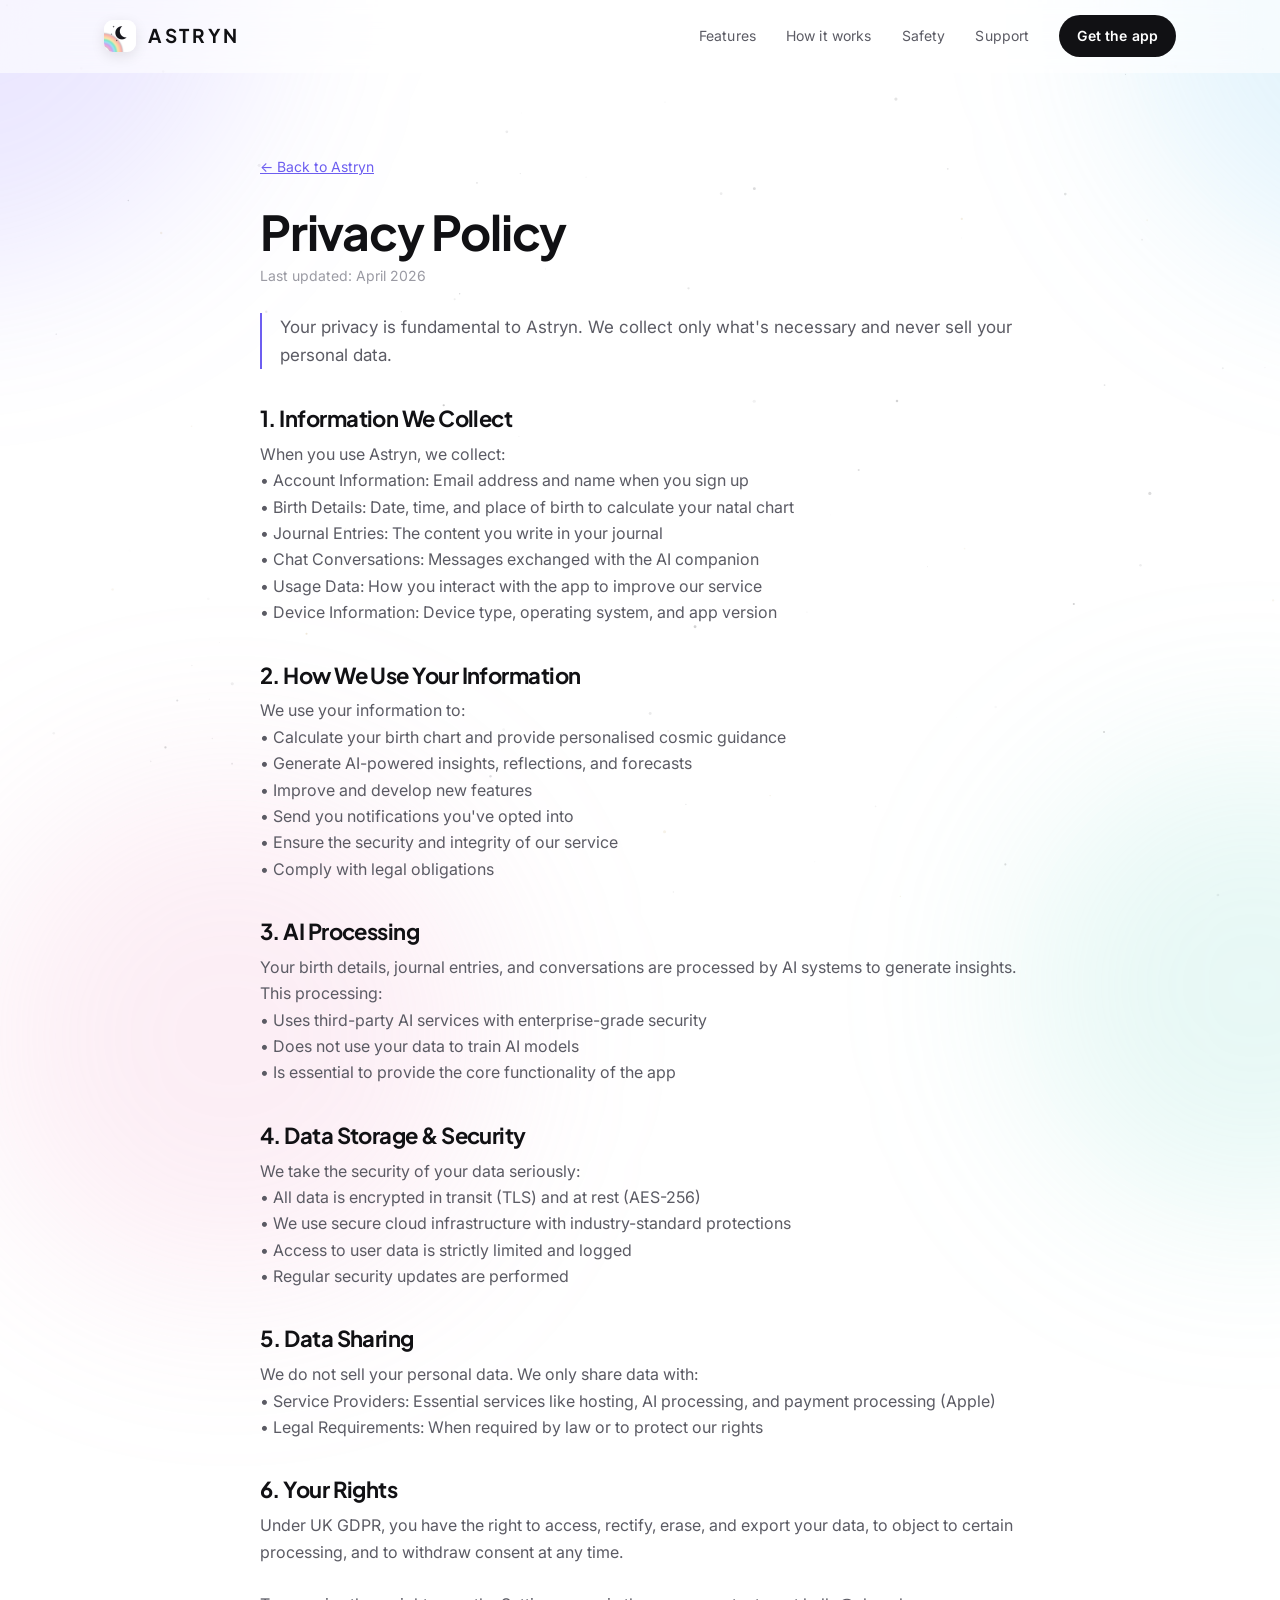
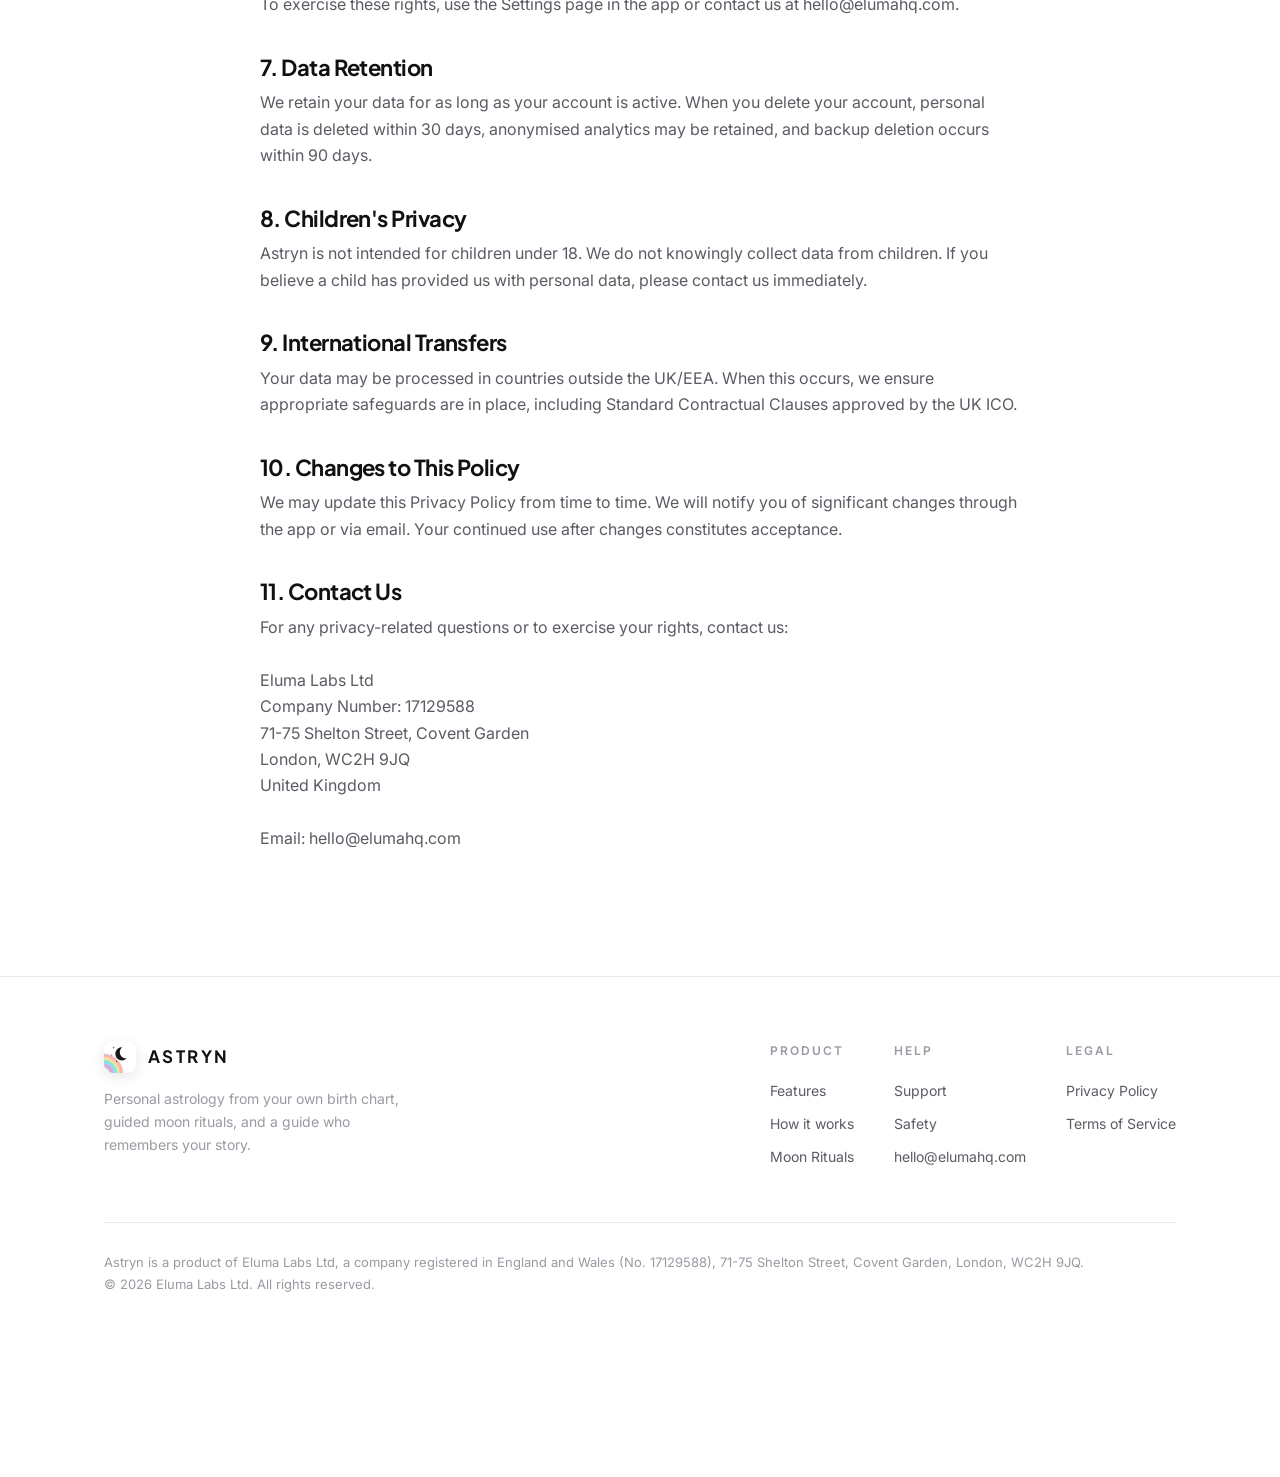
==== commit 3df8bc2d: "Rework landing copy around 'your personal astrologer' positioning - New hero, pillars, and six featu" ====
--- a/privacy.html
+++ b/privacy.html
@@ -10,7 +10,7 @@
 <link rel="preconnect" href="https://fonts.googleapis.com"/>
 <link rel="preconnect" href="https://fonts.gstatic.com" crossorigin/>
 <link href="https://fonts.googleapis.com/css2?family=Plus+Jakarta+Sans:wght@400;500;600;700;800&family=Inter:wght@400;500;600&display=swap" rel="stylesheet"/>
-<link rel="stylesheet" href="/style.css?v=e2d1c69a"/>
+<link rel="stylesheet" href="/style.css?v=f980fba7"/>
 </head>
 <body>
 <canvas class="sky-canvas" aria-hidden="true"></canvas>
--- a/style.css
+++ b/style.css
@@ -337,6 +337,39 @@
 .contact-box p { color: var(--ink-soft); margin: 0 0 14px; }
 .contact-box a { font-size: 18px; font-weight: 600; color: var(--accent); }
 
+/* Membership tiers ------------------------------------------ */
+.tiers { display: grid; grid-template-columns: repeat(2, 1fr); gap: 24px; max-width: 760px; margin: 0 auto; }
+.tier {
+  position: relative;
+  background: var(--bg);
+  border: 1px solid var(--border);
+  border-radius: var(--radius);
+  padding: 34px 30px;
+  box-shadow: 0 6px 22px rgba(17,17,20,0.04);
+  transition: transform 0.4s var(--ease), box-shadow 0.4s var(--ease), border-color 0.4s;
+}
+.tier:hover { transform: translateY(-6px); box-shadow: 0 18px 44px rgba(17,17,20,0.09); }
+.tier-featured { border-color: rgba(109,94,240,0.45); box-shadow: 0 14px 40px rgba(109,94,240,0.12); }
+.tier-badge {
+  position: absolute; top: -12px; left: 30px;
+  background: var(--accent); color: #fff;
+  font-size: 11px; font-weight: 600; letter-spacing: 0.08em; text-transform: uppercase;
+  padding: 5px 12px; border-radius: 999px;
+}
+.tier h3 { font-size: 22px; margin: 0 0 4px; }
+.tier-cycle { color: var(--ink-faint); font-size: 13px; letter-spacing: 0.06em; text-transform: uppercase; margin: 0 0 14px; }
+.tier p { color: var(--ink-soft); font-size: 15px; margin: 0; }
+.tiers-note { max-width: 760px; margin: 28px auto 0; color: var(--ink-soft); font-size: 14.5px; text-align: center; }
+
+/* Subscription details (fine print) ------------------------- */
+.sub-legal { padding: 64px 0 88px; }
+.sub-legal-box { max-width: 760px; margin: 0 auto; background: var(--card); border: 1px solid var(--border); border-radius: var(--radius); padding: 32px; }
+.sub-legal-box h3 { font-size: 18px; margin: 0 0 14px; }
+.sub-legal-box p { color: var(--ink-soft); font-size: 13.5px; line-height: 1.7; margin: 0 0 12px; }
+.sub-legal-box p:last-child { margin-bottom: 0; }
+.sub-legal-box a { color: var(--accent); text-decoration: underline; }
+.sub-legal-box strong { color: var(--ink); }
+
 /* CTA band (dark, for pro contrast) -------------------------- */
 .cta-band {
   text-align: center;
@@ -391,6 +424,7 @@
   .steps { grid-template-columns: 1fr 1fr; }
   .safety-grid { grid-template-columns: 1fr; }
   .safety-header { flex-direction: column; align-items: flex-start; }
+  .tiers { grid-template-columns: 1fr; }
   .feature { grid-template-columns: 1fr; gap: 28px; padding: 36px 0; }
   .feature:nth-child(even) .feature-media { order: 0; }
   footer.site .cols { flex-direction: column; }
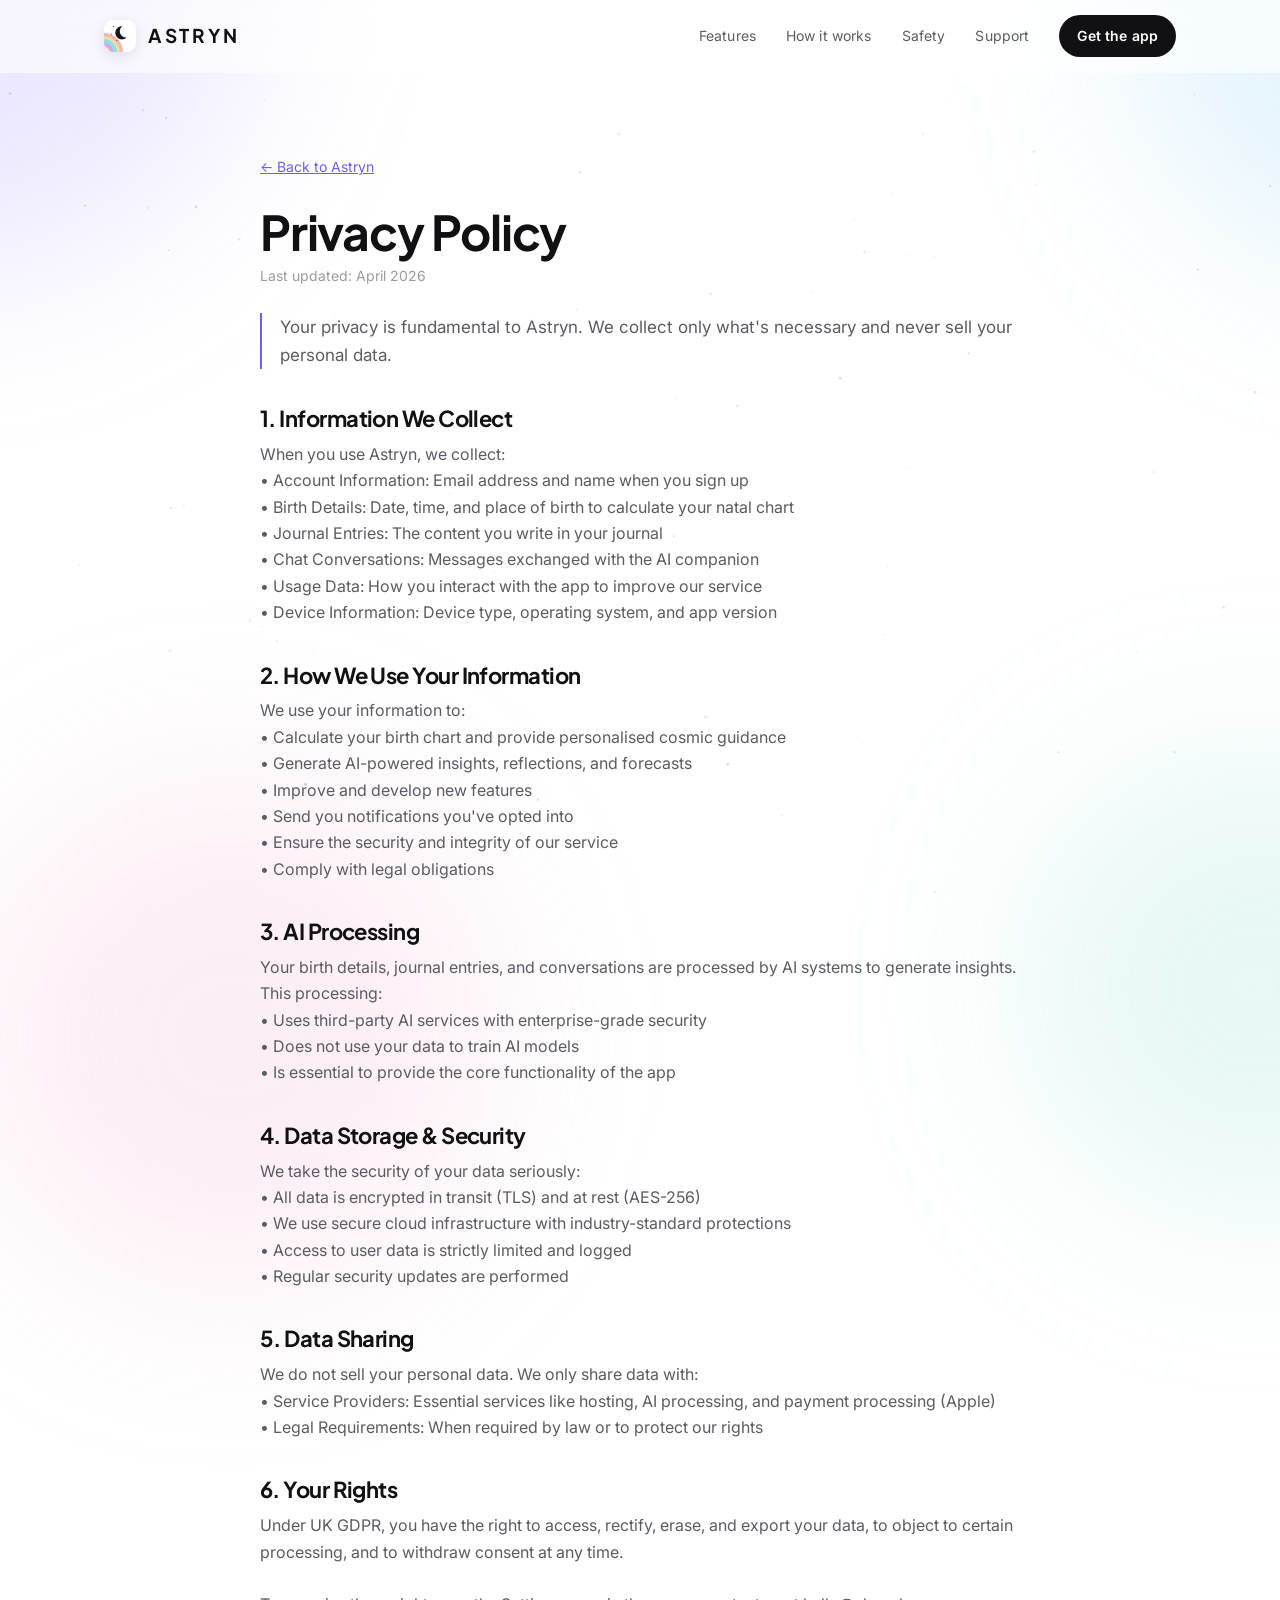
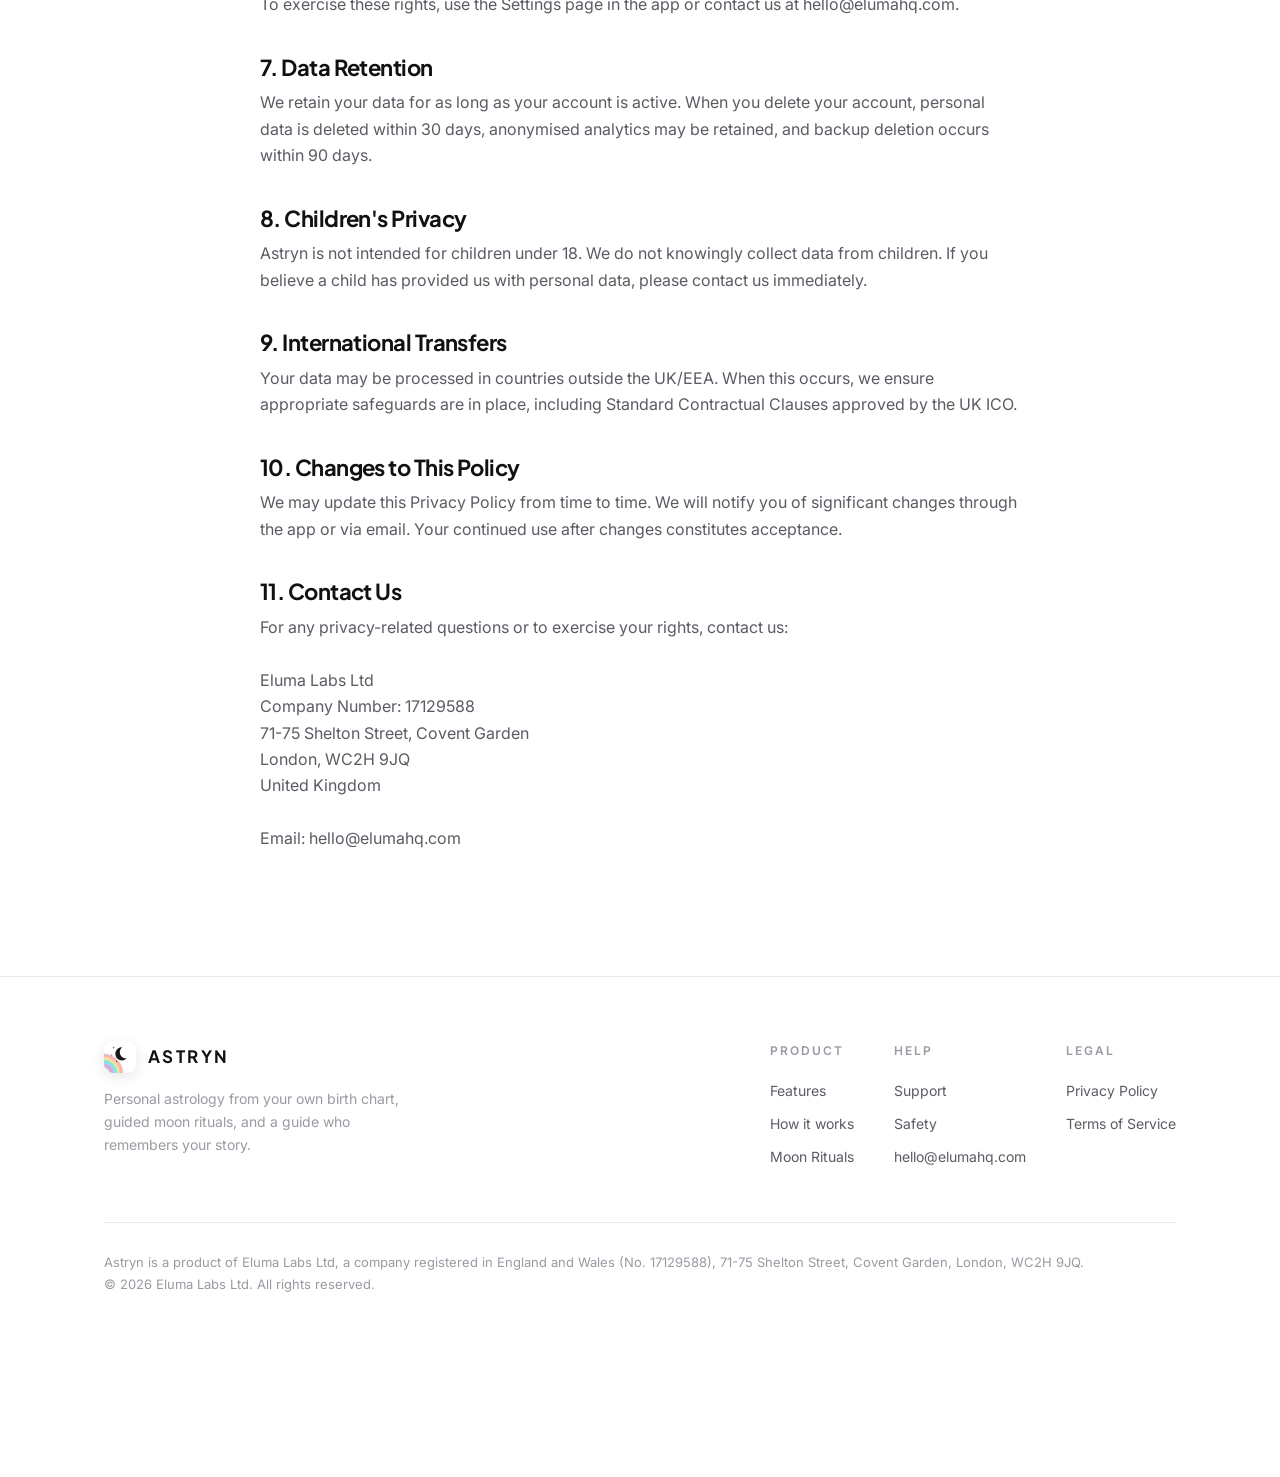
==== commit 26aeda2e: "Move Guided Moon Rituals higher up the landing page Place the moon section right after the pillars (" ====
--- a/privacy.html
+++ b/privacy.html
@@ -10,7 +10,7 @@
 <link rel="preconnect" href="https://fonts.googleapis.com"/>
 <link rel="preconnect" href="https://fonts.gstatic.com" crossorigin/>
 <link href="https://fonts.googleapis.com/css2?family=Plus+Jakarta+Sans:wght@400;500;600;700;800&family=Inter:wght@400;500;600&display=swap" rel="stylesheet"/>
-<link rel="stylesheet" href="/style.css?v=f980fba7"/>
+<link rel="stylesheet" href="/style.css?v=ebd4b3f2"/>
 </head>
 <body>
 <canvas class="sky-canvas" aria-hidden="true"></canvas>
--- a/style.css
+++ b/style.css
@@ -254,9 +254,10 @@
               radial-gradient(circle at 30% 60%, rgba(0,0,0,0.09), transparent 35%),
               radial-gradient(circle at 55% 30%, rgba(0,0,0,0.07), transparent 30%);
 }
+#moon { background: var(--bg); }
 .moon-shadow {
   position: absolute; top: -4px; right: -2px; width: 62%; height: calc(100% + 8px);
-  background: var(--bg-alt); border-radius: 50%;
+  background: var(--bg); border-radius: 50%;
   transform: translateX(8%);
 }
 
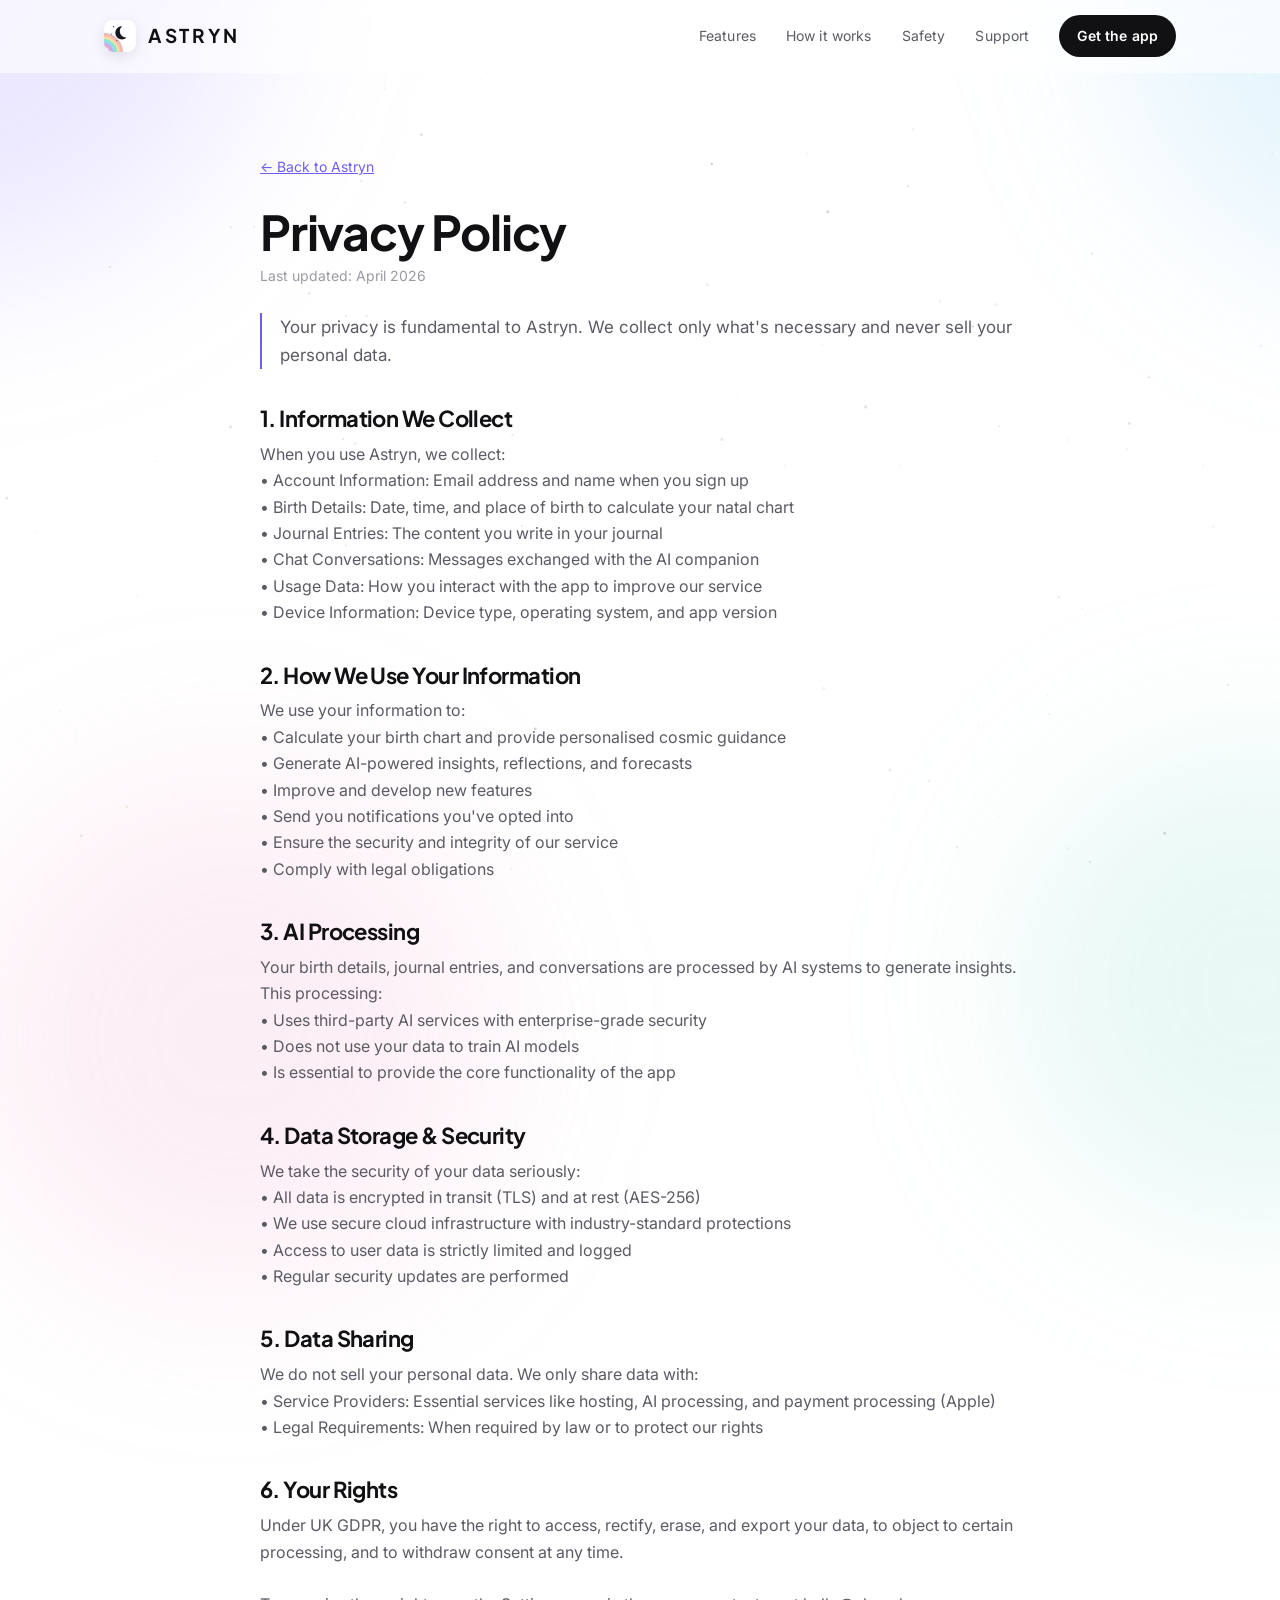
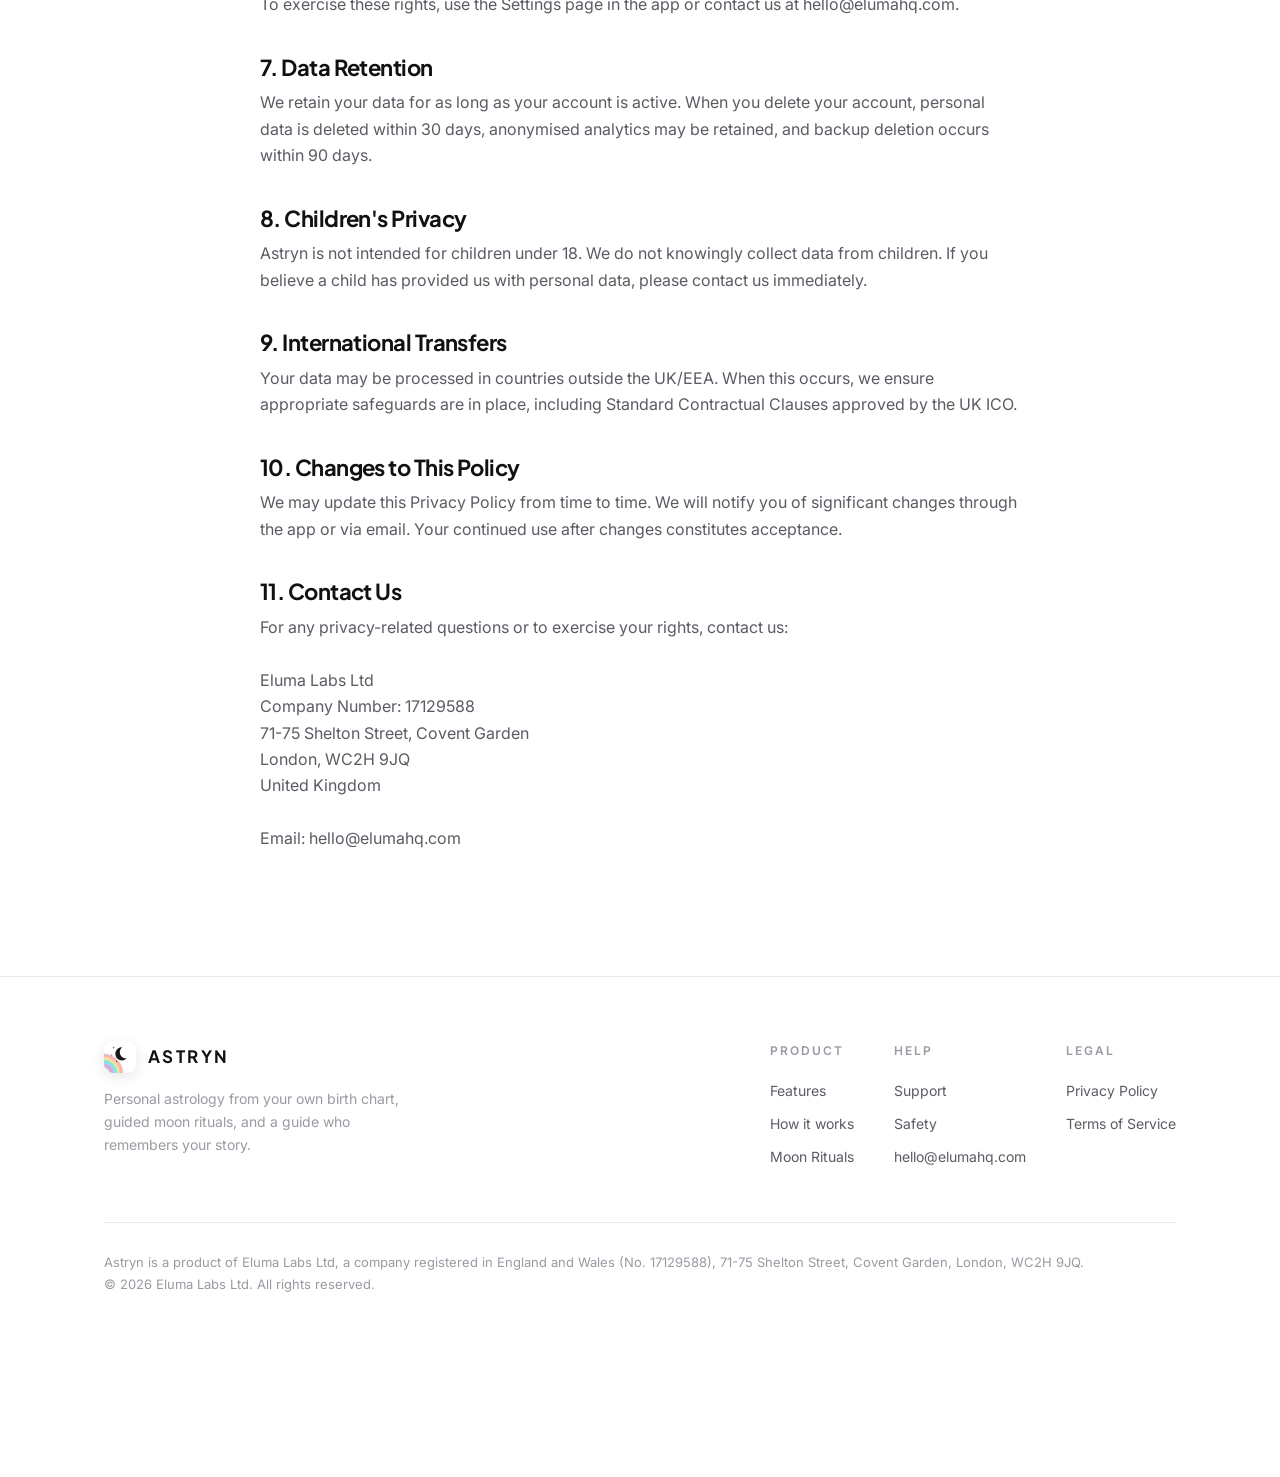
==== commit 4b574a40: "Replace section glyphs with crafted celestial SVG icons Swap the plain Unicode glyphs on the pillars" ====
--- a/privacy.html
+++ b/privacy.html
@@ -10,7 +10,7 @@
 <link rel="preconnect" href="https://fonts.googleapis.com"/>
 <link rel="preconnect" href="https://fonts.gstatic.com" crossorigin/>
 <link href="https://fonts.googleapis.com/css2?family=Plus+Jakarta+Sans:wght@400;500;600;700;800&family=Inter:wght@400;500;600&display=swap" rel="stylesheet"/>
-<link rel="stylesheet" href="/style.css?v=ebd4b3f2"/>
+<link rel="stylesheet" href="/style.css?v=1d2029e7"/>
 </head>
 <body>
 <canvas class="sky-canvas" aria-hidden="true"></canvas>
--- a/style.css
+++ b/style.css
@@ -209,6 +209,7 @@
   display: grid; place-items: center; font-size: 26px; color: var(--accent);
   background: var(--accent-soft);
 }
+.pillar .glyph svg { width: 32px; height: 32px; stroke-width: 3.4; }
 .pillar h3 { font-size: 21px; margin: 0 0 10px; }
 .pillar p { color: var(--ink-soft); font-size: 15px; margin: 0; }
 
@@ -239,6 +240,8 @@
   box-shadow: 0 10px 30px rgba(17,17,20,0.05);
 }
 .feature-media .big-glyph { font-size: 84px; opacity: 0.9; color: var(--accent); filter: drop-shadow(0 8px 24px rgba(109,94,240,0.28)); }
+.feature-media .feature-art { display: grid; place-items: center; }
+.feature-media .feature-art svg { width: 152px; height: 152px; color: var(--accent); stroke-width: 1.8; filter: drop-shadow(0 8px 24px rgba(109,94,240,0.26)); }
 
 /* Moon visual ------------------------------------------------ */
 .moon-stage { display: grid; place-items: center; padding: 20px 0; }
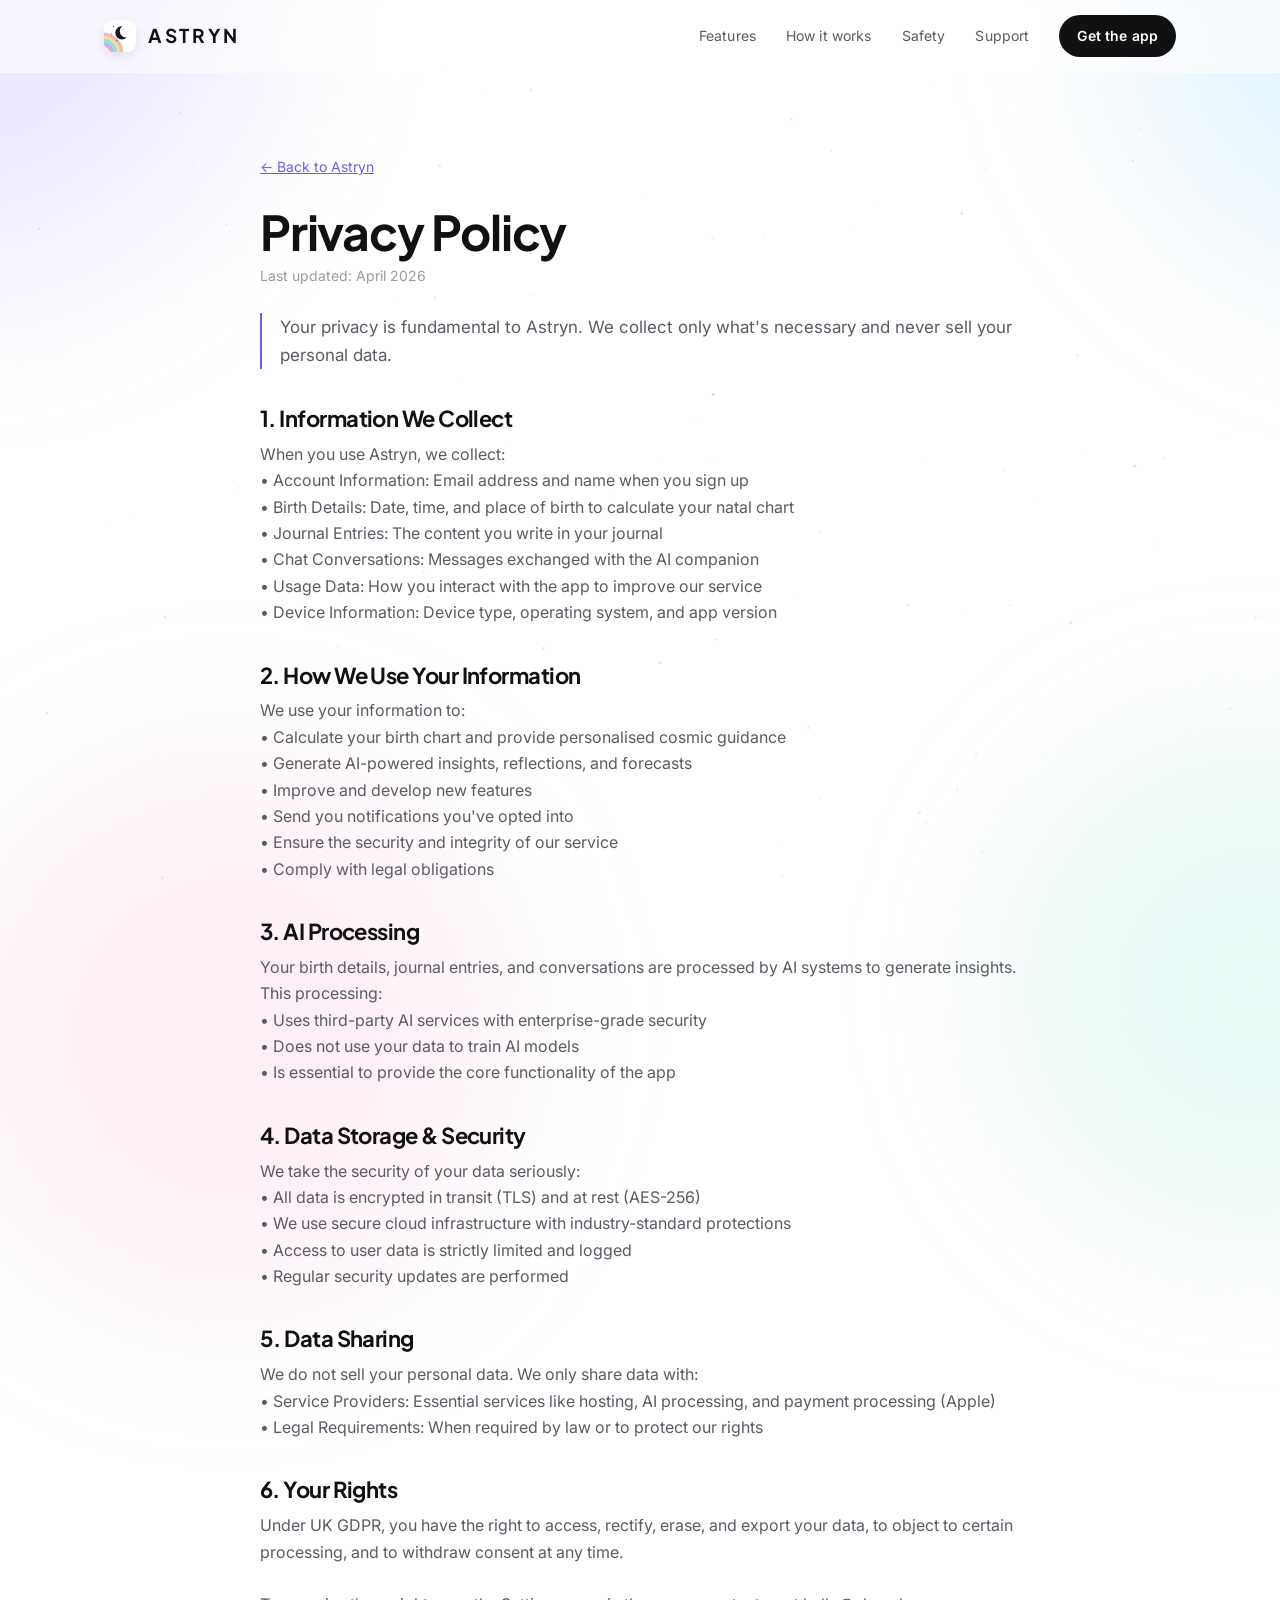
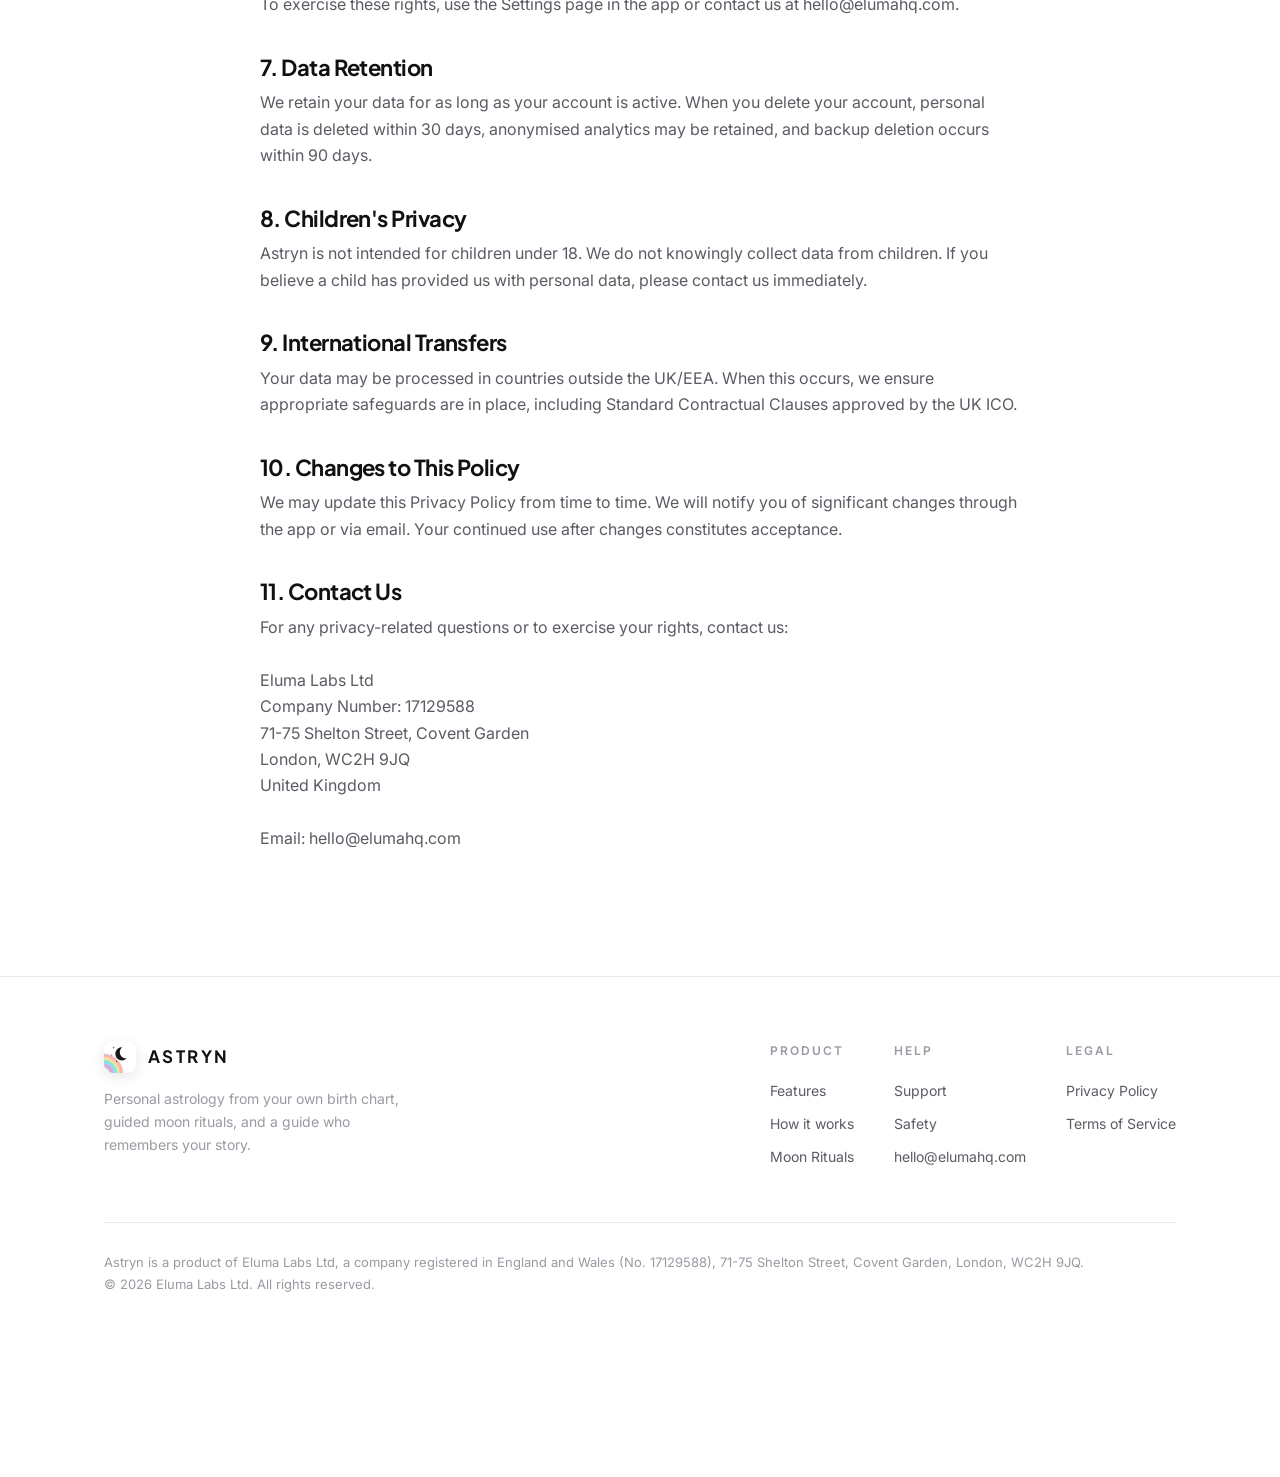
==== commit c8cc2750: "Add looping cosmos video to the Your Cosmic Portrait card Wire a photoreal Runway clip (web-optimize" ====
--- a/privacy.html
+++ b/privacy.html
@@ -10,7 +10,7 @@
 <link rel="preconnect" href="https://fonts.googleapis.com"/>
 <link rel="preconnect" href="https://fonts.gstatic.com" crossorigin/>
 <link href="https://fonts.googleapis.com/css2?family=Plus+Jakarta+Sans:wght@400;500;600;700;800&family=Inter:wght@400;500;600&display=swap" rel="stylesheet"/>
-<link rel="stylesheet" href="/style.css?v=1d2029e7"/>
+<link rel="stylesheet" href="/style.css?v=2e51235d"/>
 </head>
 <body>
 <canvas class="sky-canvas" aria-hidden="true"></canvas>
--- a/style.css
+++ b/style.css
@@ -242,6 +242,13 @@
 .feature-media .big-glyph { font-size: 84px; opacity: 0.9; color: var(--accent); filter: drop-shadow(0 8px 24px rgba(109,94,240,0.28)); }
 .feature-media .feature-art { display: grid; place-items: center; }
 .feature-media .feature-art svg { width: 152px; height: 152px; color: var(--accent); stroke-width: 1.8; filter: drop-shadow(0 8px 24px rgba(109,94,240,0.26)); }
+.feature-media.has-video { background: #05030f; }
+.feature-media .feature-poster,
+.feature-media .feature-video { position: absolute; inset: 0; width: 100%; height: 100%; object-fit: cover; display: block; }
+.feature-media .feature-video { z-index: 1; }
+@media (prefers-reduced-motion: reduce) {
+  .feature-media .feature-video { display: none; }
+}
 
 /* Moon visual ------------------------------------------------ */
 .moon-stage { display: grid; place-items: center; padding: 20px 0; }
